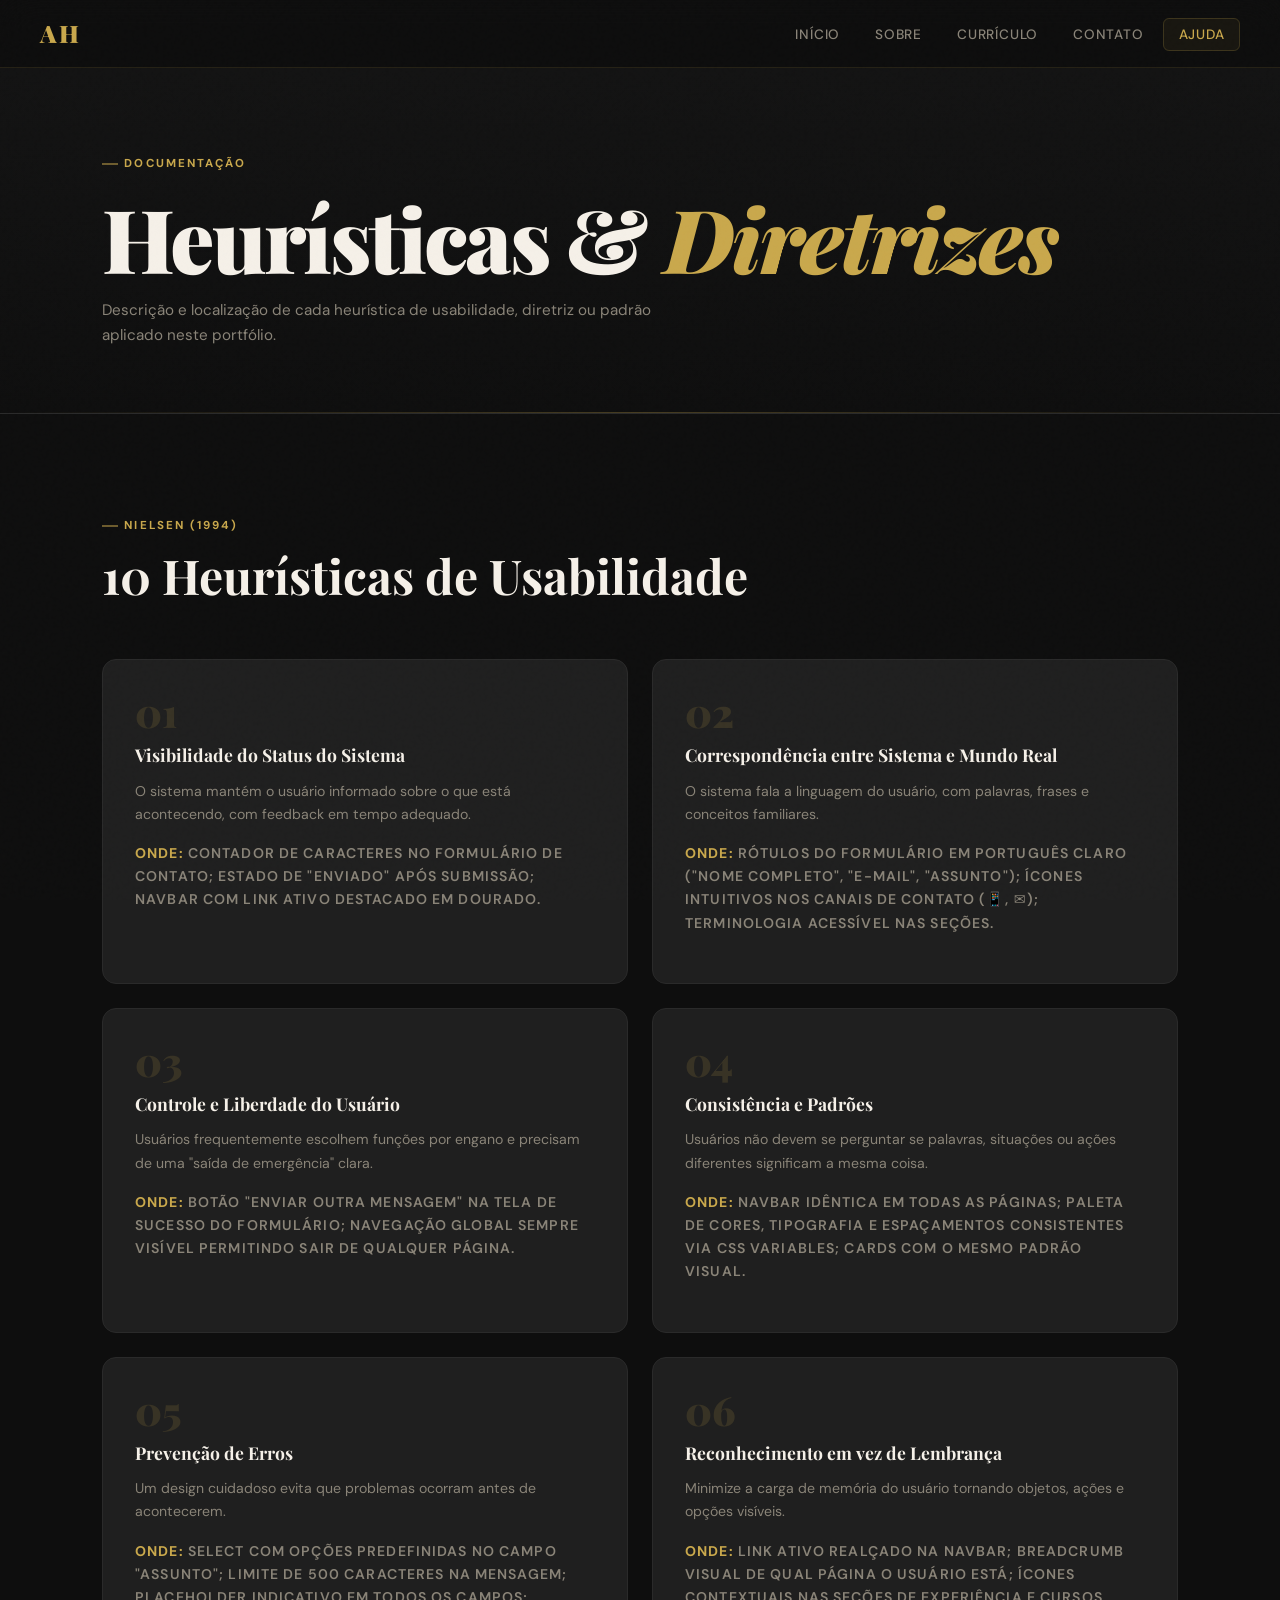
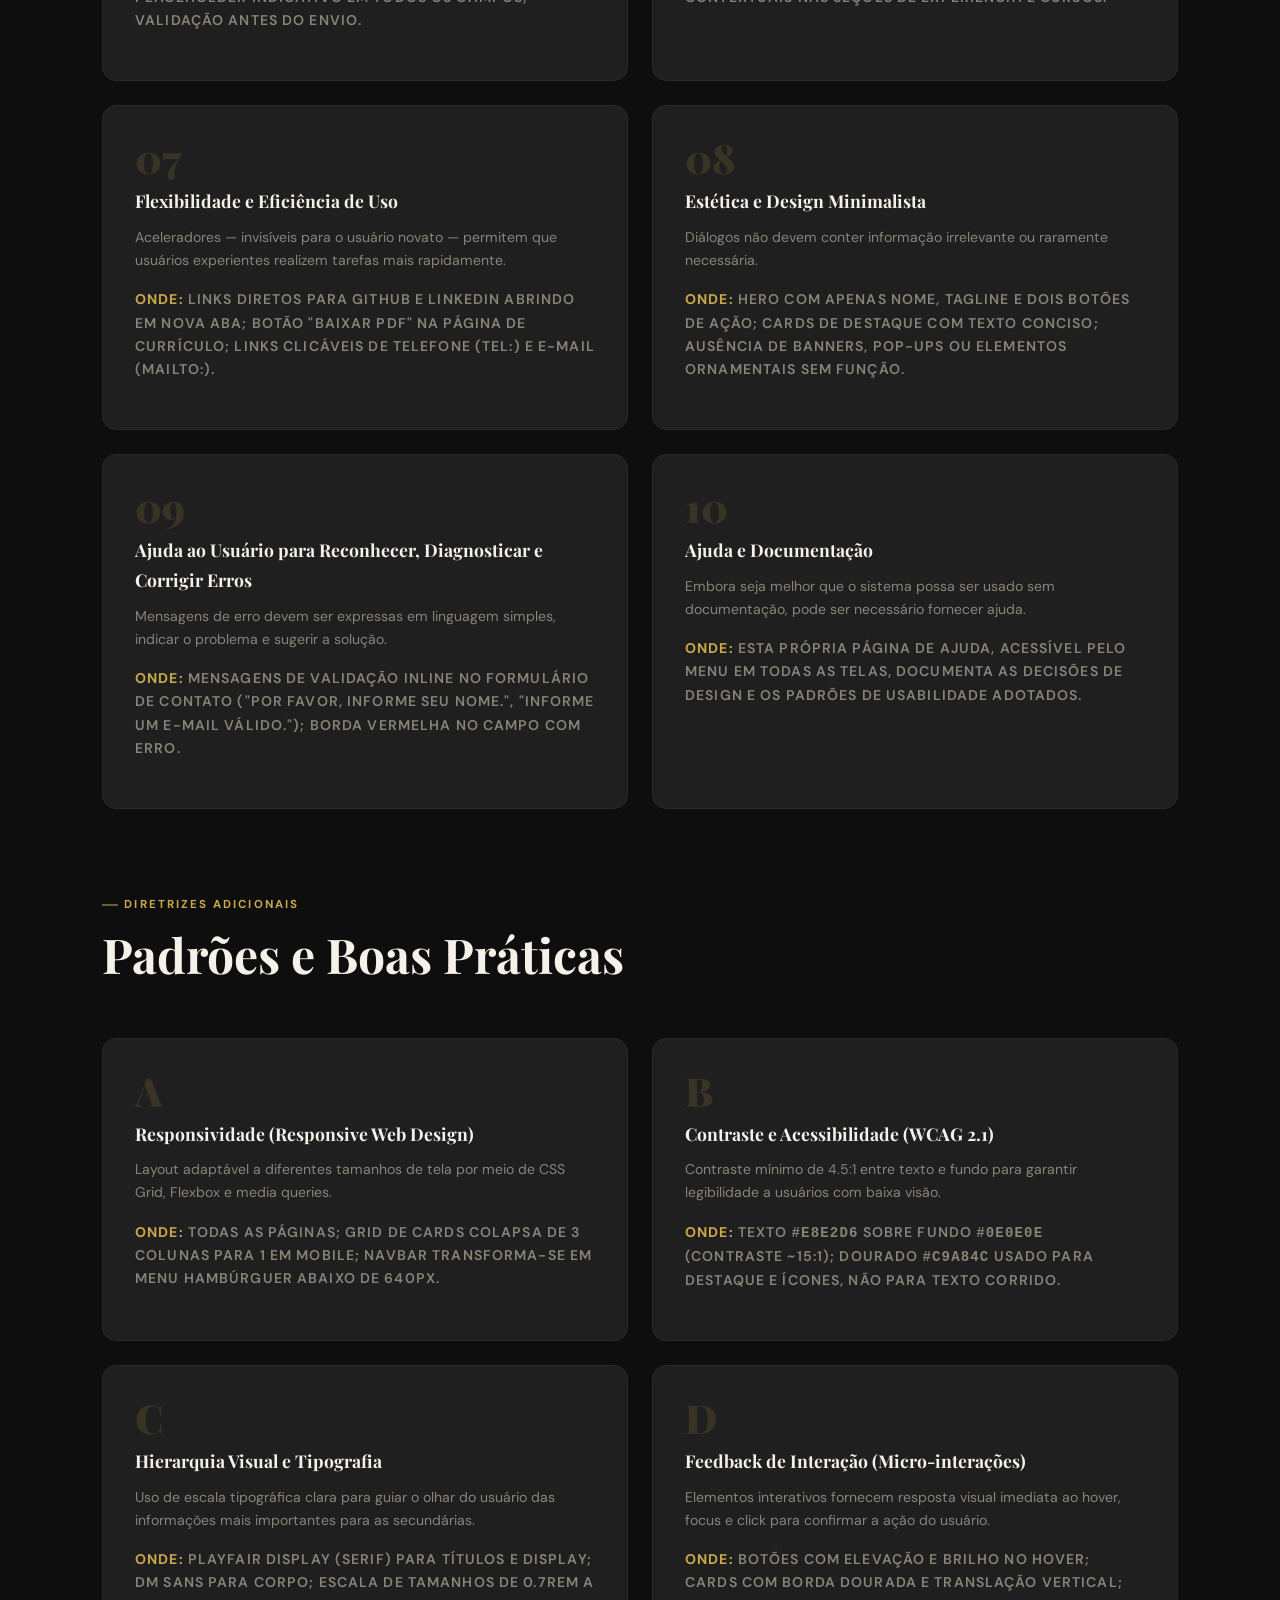
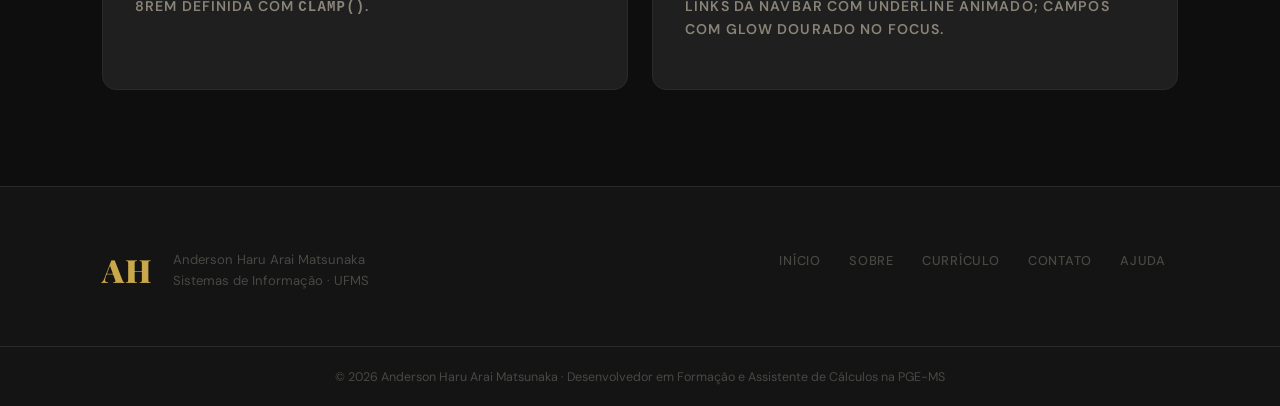
==== ajuda.html @ edd83465 "Primeiro commit Portifólio" ====
<!DOCTYPE html>
<html lang="pt-br">
<head>
  <meta charset="UTF-8">
  <meta name="viewport" content="width=device-width, initial-scale=1.0">
  <title>Ajuda - Anderson Haru</title>
  <link rel="preconnect" href="https://fonts.googleapis.com">
  <link href="https://fonts.googleapis.com/css2?family=Playfair+Display:wght@400;700;900&family=DM+Sans:wght@300;400;500&display=swap" rel="stylesheet">
  <link rel="stylesheet" href="style.css">
</head>
<body>

  <div id="header"></div>

  <section class="page-hero">
    <div class="container">
      <span class="section-tag">Documentação</span>
      <h1 class="page-title">Heurísticas &amp; <em>Diretrizes</em></h1>
      <p style="color:var(--text-dim);font-size:0.95rem;margin-top:1rem;max-width:560px;">
        Descrição e localização de cada heurística de usabilidade, diretriz ou padrão aplicado neste portfólio.
      </p>
    </div>
  </section>

  <section class="section ajuda-section">
    <div class="container">

      <div class="section-header">
        <span class="section-tag">Nielsen (1994)</span>
        <h2>10 Heurísticas de Usabilidade</h2>
      </div>

      <div class="heuristic-grid">

        <div class="heuristic-card">
          <div class="heuristic-number">01</div>
          <h4>Visibilidade do Status do Sistema</h4>
          <p>O sistema mantém o usuário informado sobre o que está acontecendo, com feedback em tempo adequado.</p>
          <p class="heuristic-where">
            <strong>Onde:</strong> Contador de caracteres no formulário de contato; estado de "enviado" após submissão; navbar com link ativo destacado em dourado.
          </p>
        </div>

        <div class="heuristic-card">
          <div class="heuristic-number">02</div>
          <h4>Correspondência entre Sistema e Mundo Real</h4>
          <p>O sistema fala a linguagem do usuário, com palavras, frases e conceitos familiares.</p>
          <p class="heuristic-where">
            <strong>Onde:</strong> Rótulos do formulário em português claro ("Nome completo", "E-mail", "Assunto"); ícones intuitivos nos canais de contato (📱, ✉️); terminologia acessível nas seções.
          </p>
        </div>

        <div class="heuristic-card">
          <div class="heuristic-number">03</div>
          <h4>Controle e Liberdade do Usuário</h4>
          <p>Usuários frequentemente escolhem funções por engano e precisam de uma "saída de emergência" clara.</p>
          <p class="heuristic-where">
            <strong>Onde:</strong> Botão "Enviar outra mensagem" na tela de sucesso do formulário; navegação global sempre visível permitindo sair de qualquer página.
          </p>
        </div>

        <div class="heuristic-card">
          <div class="heuristic-number">04</div>
          <h4>Consistência e Padrões</h4>
          <p>Usuários não devem se perguntar se palavras, situações ou ações diferentes significam a mesma coisa.</p>
          <p class="heuristic-where">
            <strong>Onde:</strong> Navbar idêntica em todas as páginas; paleta de cores, tipografia e espaçamentos consistentes via CSS variables; cards com o mesmo padrão visual.
          </p>
        </div>

        <div class="heuristic-card">
          <div class="heuristic-number">05</div>
          <h4>Prevenção de Erros</h4>
          <p>Um design cuidadoso evita que problemas ocorram antes de acontecerem.</p>
          <p class="heuristic-where">
            <strong>Onde:</strong> Select com opções predefinidas no campo "Assunto"; limite de 500 caracteres na mensagem; placeholder indicativo em todos os campos; validação antes do envio.
          </p>
        </div>

        <div class="heuristic-card">
          <div class="heuristic-number">06</div>
          <h4>Reconhecimento em vez de Lembrança</h4>
          <p>Minimize a carga de memória do usuário tornando objetos, ações e opções visíveis.</p>
          <p class="heuristic-where">
            <strong>Onde:</strong> Link ativo realçado na navbar; breadcrumb visual de qual página o usuário está; ícones contextuais nas seções de experiência e cursos.
          </p>
        </div>

        <div class="heuristic-card">
          <div class="heuristic-number">07</div>
          <h4>Flexibilidade e Eficiência de Uso</h4>
          <p>Aceleradores — invisíveis para o usuário novato — permitem que usuários experientes realizem tarefas mais rapidamente.</p>
          <p class="heuristic-where">
            <strong>Onde:</strong> Links diretos para GitHub e LinkedIn abrindo em nova aba; botão "Baixar PDF" na página de Currículo; links clicáveis de telefone (tel:) e e-mail (mailto:).
          </p>
        </div>

        <div class="heuristic-card">
          <div class="heuristic-number">08</div>
          <h4>Estética e Design Minimalista</h4>
          <p>Diálogos não devem conter informação irrelevante ou raramente necessária.</p>
          <p class="heuristic-where">
            <strong>Onde:</strong> Hero com apenas nome, tagline e dois botões de ação; cards de destaque com texto conciso; ausência de banners, pop-ups ou elementos ornamentais sem função.
          </p>
        </div>

        <div class="heuristic-card">
          <div class="heuristic-number">09</div>
          <h4>Ajuda ao Usuário para Reconhecer, Diagnosticar e Corrigir Erros</h4>
          <p>Mensagens de erro devem ser expressas em linguagem simples, indicar o problema e sugerir a solução.</p>
          <p class="heuristic-where">
            <strong>Onde:</strong> Mensagens de validação inline no formulário de contato ("Por favor, informe seu nome.", "Informe um e-mail válido."); borda vermelha no campo com erro.
          </p>
        </div>

        <div class="heuristic-card">
          <div class="heuristic-number">10</div>
          <h4>Ajuda e Documentação</h4>
          <p>Embora seja melhor que o sistema possa ser usado sem documentação, pode ser necessário fornecer ajuda.</p>
          <p class="heuristic-where">
            <strong>Onde:</strong> Esta própria página de Ajuda, acessível pelo menu em todas as telas, documenta as decisões de design e os padrões de usabilidade adotados.
          </p>
        </div>

      </div>

      <!-- Diretrizes adicionais -->
      <div class="section-header" style="margin-top:5rem;">
        <span class="section-tag">Diretrizes Adicionais</span>
        <h2>Padrões e Boas Práticas</h2>
      </div>

      <div class="heuristic-grid">

        <div class="heuristic-card">
          <div class="heuristic-number">A</div>
          <h4>Responsividade (Responsive Web Design)</h4>
          <p>Layout adaptável a diferentes tamanhos de tela por meio de CSS Grid, Flexbox e media queries.</p>
          <p class="heuristic-where">
            <strong>Onde:</strong> Todas as páginas; grid de cards colapsa de 3 colunas para 1 em mobile; navbar transforma-se em menu hambúrguer abaixo de 640px.
          </p>
        </div>

        <div class="heuristic-card">
          <div class="heuristic-number">B</div>
          <h4>Contraste e Acessibilidade (WCAG 2.1)</h4>
          <p>Contraste mínimo de 4.5:1 entre texto e fundo para garantir legibilidade a usuários com baixa visão.</p>
          <p class="heuristic-where">
            <strong>Onde:</strong> Texto <code>#e8e2d6</code> sobre fundo <code>#0e0e0e</code> (contraste ~15:1); dourado <code>#c9a84c</code> usado para destaque e ícones, não para texto corrido.
          </p>
        </div>

        <div class="heuristic-card">
          <div class="heuristic-number">C</div>
          <h4>Hierarquia Visual e Tipografia</h4>
          <p>Uso de escala tipográfica clara para guiar o olhar do usuário das informações mais importantes para as secundárias.</p>
          <p class="heuristic-where">
            <strong>Onde:</strong> Playfair Display (serif) para títulos e display; DM Sans para corpo; escala de tamanhos de 0.7rem a 8rem definida com <code>clamp()</code>.
          </p>
        </div>

        <div class="heuristic-card">
          <div class="heuristic-number">D</div>
          <h4>Feedback de Interação (Micro-interações)</h4>
          <p>Elementos interativos fornecem resposta visual imediata ao hover, focus e click para confirmar a ação do usuário.</p>
          <p class="heuristic-where">
            <strong>Onde:</strong> Botões com elevação e brilho no hover; cards com borda dourada e translação vertical; links da navbar com underline animado; campos com glow dourado no focus.
          </p>
        </div>

      </div>

    </div>
  </section>

  <div id="footer"></div>

  <script src="main.js"></script>
</body>
</html>
---- style.css ----
/* =============================================
   ANDERSON HARU — PORTFOLIO
   Direção: Editorial Dark · Tipografia expressiva
   Fonte: Playfair Display + DM Sans
   Paleta: Carvão profundo · Ouro · Off-white
   ============================================= */

/* ---------- RESET & BASE ---------- */
*, *::before, *::after { box-sizing: border-box; margin: 0; padding: 0; }

:root {
  --bg:        #0e0e0e;
  --bg2:       #141414;
  --bg3:       #1c1c1c;
  --surface:   #1f1f1f;
  --border:    #2a2a2a;
  --gold:      #c9a84c;
  --gold-lt:   #e4c472;
  --gold-dk:   #9a7530;
  --text:      #e8e2d6;
  --text-dim:  #8a8478;
  --text-mute: #4a4844;
  --white:     #f5f0e8;
  --red:       #e05a4e;
  --green:     #4caf85;

  --font-display: 'Playfair Display', Georgia, serif;
  --font-body:    'DM Sans', system-ui, sans-serif;

  --radius:  6px;
  --radius-lg: 14px;
  --shadow:  0 4px 24px rgba(0,0,0,0.45);
  --shadow-gold: 0 0 0 1px var(--gold-dk), 0 8px 32px rgba(201,168,76,0.12);

  --nav-h: 68px;
  --max-w: 1140px;
  --transition: 0.28s cubic-bezier(0.4,0,0.2,1);
}

html { scroll-behavior: smooth; }

body {
  background: var(--bg);
  color: var(--text);
  font-family: var(--font-body);
  font-size: 16px;
  line-height: 1.7;
  overflow-x: hidden;
}

/* Grain overlay */
body::before {
  content: '';
  position: fixed;
  inset: 0;
  background-image: url("data:image/svg+xml,%3Csvg viewBox='0 0 256 256' xmlns='http://www.w3.org/2000/svg'%3E%3Cfilter id='noise'%3E%3CfeTurbulence type='fractalNoise' baseFrequency='0.9' numOctaves='4' stitchTiles='stitch'/%3E%3C/filter%3E%3Crect width='100%25' height='100%25' filter='url(%23noise)' opacity='0.04'/%3E%3C/svg%3E");
  pointer-events: none;
  z-index: 9999;
  opacity: 0.4;
}

a { color: var(--gold); text-decoration: none; transition: color var(--transition); }
a:hover { color: var(--gold-lt); }

img { display: block; max-width: 100%; }
ul { list-style: none; }

/* ---------- SCROLLBAR ---------- */
::-webkit-scrollbar { width: 6px; }
::-webkit-scrollbar-track { background: var(--bg); }
::-webkit-scrollbar-thumb { background: var(--border); border-radius: 3px; }
::-webkit-scrollbar-thumb:hover { background: var(--gold-dk); }

/* ---------- SELECTION ---------- */
::selection { background: var(--gold-dk); color: var(--white); }

/* ---------- UTILITY ---------- */
.container { max-width: var(--max-w); margin: 0 auto; padding: 0 2rem; }
.section { padding: 96px 0; }
.hidden { display: none !important; }

/* =============================================
   NAVBAR
   ============================================= */
.navbar {
  position: fixed;
  top: 0; left: 0; right: 0;
  height: var(--nav-h);
  display: flex;
  align-items: center;
  justify-content: space-between;
  padding: 0 2.5rem;
  z-index: 1000;
  background: rgba(14,14,14,0.85);
  backdrop-filter: blur(18px) saturate(1.4);
  border-bottom: 1px solid rgba(201,168,76,0.12);
  transition: box-shadow var(--transition);
}

.navbar.scrolled {
  box-shadow: 0 2px 32px rgba(0,0,0,0.6);
}

.nav-logo {
  font-family: var(--font-display);
  font-size: 1.5rem;
  font-weight: 900;
  color: var(--gold);
  letter-spacing: 0.08em;
  cursor: default;
  user-select: none;
}

.nav-links {
  display: flex;
  gap: 0.25rem;
  align-items: center;
}

.nav-links a {
  color: var(--text-dim);
  font-size: 0.85rem;
  font-weight: 500;
  letter-spacing: 0.06em;
  text-transform: uppercase;
  padding: 0.45rem 0.9rem;
  border-radius: var(--radius);
  border: 1px solid transparent;
  transition: all var(--transition);
  position: relative;
}

.nav-links a::after {
  content: '';
  position: absolute;
  bottom: -2px; left: 50%;
  width: 0; height: 1px;
  background: var(--gold);
  transform: translateX(-50%);
  transition: width var(--transition);
}

.nav-links a:hover { color: var(--text); }
.nav-links a:hover::after { width: 60%; }

.nav-links a.active {
  color: var(--gold);
  border-color: rgba(201,168,76,0.2);
  background: rgba(201,168,76,0.06);
}

.hamburger {
  display: none;
  background: none;
  border: 1px solid var(--border);
  color: var(--text);
  font-size: 1.2rem;
  padding: 0.35rem 0.7rem;
  border-radius: var(--radius);
  cursor: pointer;
  transition: all var(--transition);
}
.hamburger:hover { border-color: var(--gold); color: var(--gold); }

/* =============================================
   BUTTONS
   ============================================= */
.btn-primary {
  display: inline-flex;
  align-items: center;
  gap: 0.5rem;
  background: var(--gold);
  color: #0e0e0e;
  font-family: var(--font-body);
  font-size: 0.85rem;
  font-weight: 700;
  letter-spacing: 0.07em;
  text-transform: uppercase;
  padding: 0.85rem 2rem;
  border-radius: var(--radius);
  border: none;
  cursor: pointer;
  transition: all var(--transition);
  text-decoration: none;
  position: relative;
  overflow: hidden;
}
.btn-primary::before {
  content: '';
  position: absolute;
  inset: 0;
  background: linear-gradient(135deg, rgba(255,255,255,0.15) 0%, transparent 60%);
  opacity: 0;
  transition: opacity var(--transition);
}
.btn-primary:hover { background: var(--gold-lt); color: #0e0e0e; transform: translateY(-2px); box-shadow: 0 8px 24px rgba(201,168,76,0.3); }
.btn-primary:hover::before { opacity: 1; }
.btn-primary:active { transform: translateY(0); }

.btn-outline {
  display: inline-flex;
  align-items: center;
  gap: 0.5rem;
  background: transparent;
  color: var(--text-dim);
  font-family: var(--font-body);
  font-size: 0.85rem;
  font-weight: 500;
  letter-spacing: 0.06em;
  text-transform: uppercase;
  padding: 0.85rem 2rem;
  border-radius: var(--radius);
  border: 1px solid var(--border);
  cursor: pointer;
  transition: all var(--transition);
  text-decoration: none;
}
.btn-outline:hover { border-color: var(--gold); color: var(--gold); background: rgba(201,168,76,0.06); }

.btn-sm { padding: 0.55rem 1.2rem; font-size: 0.78rem; }
.btn-full { width: 100%; justify-content: center; }

/* =============================================
   SECTION HEADERS
   ============================================= */
.section-tag {
  display: inline-block;
  font-size: 0.72rem;
  font-weight: 700;
  letter-spacing: 0.18em;
  text-transform: uppercase;
  color: var(--gold);
  margin-bottom: 0.75rem;
  position: relative;
  padding-left: 1.4rem;
}
.section-tag::before {
  content: '';
  position: absolute;
  left: 0; top: 50%;
  width: 16px; height: 1px;
  background: var(--gold);
  transform: translateY(-50%);
}

.section-header { margin-bottom: 3.5rem; }
.section-header h2 {
  font-family: var(--font-display);
  font-size: clamp(2rem, 4vw, 3rem);
  font-weight: 700;
  color: var(--white);
  line-height: 1.15;
}
.section-header h2 em { color: var(--gold); font-style: italic; }

/* =============================================
   HERO
   ============================================= */
.hero {
  min-height: 100vh;
  display: flex;
  align-items: center;
  position: relative;
  overflow: hidden;
  padding-top: var(--nav-h);
  background: radial-gradient(ellipse 80% 60% at 70% 40%, rgba(201,168,76,0.05) 0%, transparent 70%),
              linear-gradient(180deg, var(--bg) 0%, #0a0a0a 100%);
}

.hero-bg-text {
  position: absolute;
  right: -2vw;
  top: 50%;
  transform: translateY(-50%);
  font-family: var(--font-display);
  font-size: clamp(18vw, 22vw, 300px);
  font-weight: 900;
  color: transparent;
  -webkit-text-stroke: 1px rgba(201,168,76,0.20);
  line-height: 1;
  pointer-events: none;
  user-select: none;
  letter-spacing: -0.04em;
}

.hero-content {
  position: relative;
  z-index: 2;
  padding: 0 2.5rem;
  max-width: 720px;
  animation: fadeUp 0.9s cubic-bezier(0.4,0,0.2,1) both;
}

.hero-tag {
  display: inline-block;
  font-size: 0.75rem;
  font-weight: 500;
  letter-spacing: 0.18em;
  text-transform: uppercase;
  color: var(--gold);
  border: 1px solid rgba(201,168,76,0.3);
  padding: 0.4rem 1rem;
  border-radius: 100px;
  margin-bottom: 1.75rem;
  animation: fadeUp 0.9s 0.1s cubic-bezier(0.4,0,0.2,1) both;
}

.hero-title {
  font-family: var(--font-display);
  font-size: clamp(4rem, 9vw, 8rem);
  font-weight: 900;
  line-height: 0.9;
  color: var(--white);
  letter-spacing: -0.03em;
  margin-bottom: 1.5rem;
  animation: fadeUp 0.9s 0.2s cubic-bezier(0.4,0,0.2,1) both;
}
.hero-title em {
  color: var(--gold);
  font-style: italic;
  display: block;
}

.hero-subtitle {
  font-size: 1.15rem;
  color: var(--text-dim);
  max-width: 480px;
  margin-bottom: 2.5rem;
  font-weight: 300;
  line-height: 1.65;
  animation: fadeUp 0.9s 0.3s cubic-bezier(0.4,0,0.2,1) both;
}

.hero-cta {
  display: flex;
  gap: 1rem;
  flex-wrap: wrap;
  animation: fadeUp 0.9s 0.4s cubic-bezier(0.4,0,0.2,1) both;
}

.hero-scroll {
  position: absolute;
  bottom: 2.5rem;
  left: 2.5rem;
  display: flex;
  align-items: center;
  gap: 1rem;
  font-size: 0.7rem;
  letter-spacing: 0.16em;
  text-transform: uppercase;
  color: var(--text-mute);
  animation: fadeUp 0.9s 0.6s cubic-bezier(0.4,0,0.2,1) both;
}
.scroll-line {
  width: 40px; height: 1px;
  background: var(--text-mute);
  animation: scrollPulse 2s ease-in-out infinite;
}

/* =============================================
   PAGE HERO (inner pages)
   ============================================= */
.page-hero {
  padding: calc(var(--nav-h) + 5rem) 0 4rem;
  position: relative;
  overflow: hidden;
  background: linear-gradient(180deg, var(--bg2) 0%, var(--bg) 100%);
  border-bottom: 1px solid var(--border);
}
.page-hero::before {
  content: '';
  position: absolute;
  bottom: 0; left: 0; right: 0;
  height: 1px;
  background: linear-gradient(90deg, transparent, var(--gold), transparent);
  opacity: 0.3;
}
.page-title {
  font-family: var(--font-display);
  font-size: clamp(3rem, 7vw, 5.5rem);
  font-weight: 900;
  color: var(--white);
  letter-spacing: -0.03em;
  line-height: 1;
  margin-top: 0.5rem;
  margin-bottom: 0.8rem;
}
.page-title em { color: var(--gold); font-style: italic; }

/* =============================================
   HIGHLIGHTS / CARDS GRID
   ============================================= */
.highlights { background: var(--bg); }

.cards-grid {
  display: grid;
  grid-template-columns: repeat(3, 1fr);
  grid-template-rows: auto auto;
  gap: 1.25rem;
}
.card-lg { grid-column: span 3; display: grid; grid-template-columns: 1fr 2fr 1fr; align-items: center; gap: 2rem; }

.card {
  background: var(--surface);
  border: 1px solid var(--border);
  border-radius: var(--radius-lg);
  padding: 2rem;
  transition: all var(--transition);
  position: relative;
  overflow: hidden;
}
.card::before {
  content: '';
  position: absolute;
  inset: 0;
  background: linear-gradient(135deg, rgba(201,168,76,0.04) 0%, transparent 60%);
  opacity: 0;
  transition: opacity var(--transition);
}
.card:hover { border-color: rgba(201,168,76,0.35); transform: translateY(-4px); box-shadow: var(--shadow-gold); }
.card:hover::before { opacity: 1; }

.card-icon { font-size: 2rem; margin-bottom: 1rem; }
.card-lg .card-icon { font-size: 2.8rem; margin-bottom: 0; }
.card h3 { font-family: var(--font-display); font-size: 1.3rem; font-weight: 700; color: var(--white); margin-bottom: 0.6rem; }
.card p { font-size: 0.9rem; color: var(--text-dim); line-height: 1.6; }
.card-tag {
  display: inline-block;
  margin-top: 1rem;
  font-size: 0.7rem;
  font-weight: 700;
  letter-spacing: 0.12em;
  text-transform: uppercase;
  color: var(--gold-dk);
  background: rgba(201,168,76,0.08);
  border: 1px solid rgba(201,168,76,0.15);
  padding: 0.3rem 0.8rem;
  border-radius: 100px;
}

/* =============================================
   PROTOTYPES
   ============================================= */
.prototypes { background: var(--bg2); border-top: 1px solid var(--border); border-bottom: 1px solid var(--border); }

.proto-grid {
  display: grid;
  grid-template-columns: repeat(3, 1fr);
  gap: 1.5rem;
}

.proto-card {
  border-radius: var(--radius-lg);
  border: 1px solid var(--border);
  overflow: hidden;
  background: var(--surface);
  transition: all var(--transition);
}
.proto-card:hover { border-color: rgba(201,168,76,0.3); transform: translateY(-4px); box-shadow: var(--shadow-gold); }

.proto-preview {
  height: 180px;
  position: relative;
  display: flex;
  align-items: center;
  justify-content: center;
  overflow: hidden;
}
.proto-p1 { background: linear-gradient(135deg, #1a1612 0%, #2a2218 100%); }
.proto-p2 { background: linear-gradient(135deg, #121a1a 0%, #182424 100%); }
.proto-p3 { background: linear-gradient(135deg, #1a1218 0%, #241824 100%); }

/*
Quando trocar os mockups genéricos do index.htlm, coloque o código comentado no lugar dos proto-px acima.

.proto-p1 {
  background-image:
    linear-gradient(rgba(0,0,0,.45), rgba(0,0,0,.45)),
    url("img/biblioteca.png");
  background-size: cover;
  background-position: center;
}

.proto-p2 {
  background-image:
    linear-gradient(rgba(0,0,0,.45), rgba(0,0,0,.45)),
    url("img/ucalc.png");
  background-size: cover;
  background-position: center;
}

.proto-p3 {
  background-image:
    linear-gradient(rgba(0,0,0,.45), rgba(0,0,0,.45)),
    url("img/pprec.png");
  background-size: cover;
  background-position: center;
}

EFEITO PROFISSIONAL:

.proto-preview {
  transition: transform .4s ease;
}

.proto-card:hover .proto-preview {
  transform: scale(1.05);
}
*/

.proto-label {
  position: absolute;
  top: 1rem; left: 1rem;
  font-size: 0.68rem;
  font-weight: 700;
  letter-spacing: 0.15em;
  text-transform: uppercase;
  color: var(--gold);
  background: rgba(201,168,76,0.12);
  border: 1px solid rgba(201,168,76,0.2);
  padding: 0.25rem 0.7rem;
  border-radius: 100px;
}

/* Mockup elements */
.proto-mockup { width: 75%; }
.mock-bar { height: 28px; background: rgba(201,168,76,0.12); border-radius: 4px; margin-bottom: 10px; }
.mock-lines { display: flex; flex-direction: column; gap: 7px; }
.ml { height: 7px; background: rgba(255,255,255,0.07); border-radius: 2px; }
.ml-80 { width: 80%; }
.ml-60 { width: 60%; }
.ml-70 { width: 70%; }

.mock-grid { display: grid; grid-template-columns: 1fr 1fr; gap: 8px; }
.mg { height: 38px; background: rgba(255,255,255,0.07); border-radius: 4px; }
.mg:first-child { background: rgba(201,168,76,0.14); }

.mock-form { display: flex; flex-direction: column; gap: 10px; }
.mf-input { height: 28px; background: rgba(255,255,255,0.07); border-radius: 4px; border: 1px solid rgba(255,255,255,0.06); }
.mf-btn { height: 32px; background: var(--gold-dk); border-radius: 4px; opacity: 0.7; }

.proto-info { padding: 1.4rem 1.5rem 1.5rem; }
.proto-info h4 { font-family: var(--font-display); font-size: 1.05rem; font-weight: 700; color: var(--white); margin-bottom: 0.4rem; }
.proto-info p { font-size: 0.85rem; color: var(--text-dim); line-height: 1.55; margin-bottom: 0.8rem; }
.proto-tech {
  font-size: 0.68rem;
  font-weight: 700;
  letter-spacing: 0.12em;
  text-transform: uppercase;
  color: var(--gold-dk);
  background: rgba(201,168,76,0.07);
  border: 1px solid rgba(201,168,76,0.15);
  padding: 0.28rem 0.7rem;
  border-radius: 100px;
}

/* =============================================
   SOBRE PAGE
   ============================================= */
.about-main { background: var(--bg); }

.about-grid {
  display: grid;
  grid-template-columns: 320px 1fr;
  gap: 5rem;
  align-items: start;
}

.photo-frame {
  position: relative;
  width: 240px;
  margin-bottom: 2rem;
}
.photo-placeholder {
  width: 240px; height: 280px;
  background: linear-gradient(135deg, var(--bg3), var(--surface));
  border: 1px solid var(--border);
  border-radius: var(--radius-lg);
  display: flex;
  align-items: center;
  justify-content: center;
  font-family: var(--font-display);
  font-size: 4rem;
  font-weight: 900;
  color: var(--gold);
  letter-spacing: 0.05em;
  position: relative;
  z-index: 1;
}
.photo-deco {
  position: absolute;
  bottom: -12px; right: -12px;
  width: 100%; height: 100%;
  border: 1px solid rgba(201,168,76,0.2);
  border-radius: var(--radius-lg);
  z-index: 0;
}

.about-quick-info { display: flex; flex-direction: column; gap: 0.1rem; }
.qi-item {
  display: flex;
  justify-content: space-between;
  align-items: center;
  padding: 0.75rem 0;
  border-bottom: 1px solid var(--border);
  font-size: 0.85rem;
}
.qi-label { color: var(--text-mute); font-size: 0.75rem; text-transform: uppercase; letter-spacing: 0.1em; }
.qi-value { color: var(--text); font-weight: 500; }
.qi-green { color: var(--green) !important; }

.about-text-col h2 {
  font-family: var(--font-display);
  font-size: 2.2rem;
  font-weight: 700;
  color: var(--white);
  margin-bottom: 1.25rem;
}
.about-lead {
  font-size: 1.1rem;
  color: var(--text);
  font-weight: 300;
  line-height: 1.75;
  margin-bottom: 1.2rem;
  padding-left: 1.25rem;
  border-left: 2px solid var(--gold);
}
.about-text-col p { color: var(--text-dim); margin-bottom: 1rem; font-size: 0.95rem; }
.about-text-col h3 {
  font-family: var(--font-display);
  font-size: 1.4rem;
  color: var(--white);
  margin: 2rem 0 1rem;
}

.interests-grid { display: flex; flex-wrap: wrap; gap: 0.6rem; }
.interest-chip {
  background: var(--surface);
  border: 1px solid var(--border);
  color: var(--text-dim);
  font-size: 0.82rem;
  padding: 0.45rem 1rem;
  border-radius: 100px;
  transition: all var(--transition);
  cursor: default;
}
.interest-chip:hover { border-color: var(--gold); color: var(--gold); background: rgba(201,168,76,0.07); }

/* ---------- Skills ---------- */
.skills-section { background: var(--bg2); border-top: 1px solid var(--border); }

.skills-cols { display: grid; grid-template-columns: 1fr 1fr; gap: 4rem; }
.skills-col h3 {
  font-family: var(--font-display);
  font-size: 1.4rem;
  color: var(--white);
  margin-bottom: 1.75rem;
}

.skill-bar-list { display: flex; flex-direction: column; gap: 1.25rem; }
.skill-item { }
.skill-name { display: flex; justify-content: space-between; font-size: 0.88rem; color: var(--text-dim); margin-bottom: 0.4rem; }
.skill-name span:last-child { color: var(--gold); font-weight: 600; }
.skill-track { height: 4px; background: var(--border); border-radius: 2px; overflow: hidden; }
.skill-fill {
  height: 100%;
  background: linear-gradient(90deg, var(--gold-dk), var(--gold));
  border-radius: 2px;
  transform-origin: left;
  animation: fillBar 1.2s cubic-bezier(0.4,0,0.2,1) both;
  animation-delay: 0.3s;
}

.soft-skills { display: flex; flex-direction: column; gap: 1.5rem; }
.soft-item { display: flex; gap: 1rem; align-items: flex-start; }
.soft-icon { font-size: 1.4rem; flex-shrink: 0; padding-top: 0.1rem; }
.soft-item strong { display: block; color: var(--text); font-size: 0.95rem; margin-bottom: 0.2rem; }
.soft-item p { font-size: 0.85rem; color: var(--text-dim); margin: 0; }

/* =============================================
   CURRÍCULO PAGE
   ============================================= */
.cv-section { background: var(--bg); }

.cv-layout {
  display: grid;
  grid-template-columns: 270px 1fr;
  gap: 3.5rem;
  align-items: start;
}

/* --- Aside --- */
.cv-aside {
  position: sticky;
  top: calc(var(--nav-h) + 2rem);
  background: var(--surface);
  border: 1px solid var(--border);
  border-radius: var(--radius-lg);
  overflow: hidden;
}

.cv-profile {
  padding: 2rem;
  background: linear-gradient(135deg, var(--bg3), var(--surface));
  border-bottom: 1px solid var(--border);
  text-align: center;
}
.cv-avatar {
  width: 72px; height: 72px;
  background: linear-gradient(135deg, var(--gold-dk), var(--gold));
  border-radius: 50%;
  display: flex; align-items: center; justify-content: center;
  font-family: var(--font-display);
  font-size: 1.5rem;
  font-weight: 900;
  color: #0e0e0e;
  margin: 0 auto 1rem;
}
.cv-profile h2 { font-family: var(--font-display); font-size: 1.15rem; color: var(--white); margin-bottom: 0.2rem; }
.cv-profile p { font-size: 0.8rem; color: var(--text-mute); }

.cv-block { padding: 1.4rem 1.5rem; border-bottom: 1px solid var(--border); }
.cv-block:last-child { border-bottom: none; }
.cv-block-title {
  font-size: 0.68rem;
  font-weight: 700;
  letter-spacing: 0.18em;
  text-transform: uppercase;
  color: var(--gold);
  margin-bottom: 1rem;
}

.cv-contact-list { display: flex; flex-direction: column; gap: 0.75rem; }
.cv-contact-list li { display: flex; align-items: flex-start; gap: 0.6rem; font-size: 0.82rem; color: var(--text-dim); }
.cv-contact-icon { font-size: 1rem; flex-shrink: 0; margin-top: 0.1rem; }
.cv-contact-icon img {
  width: 20px;
  height: 20px;
  object-fit: contain;

  filter: brightness(0) invert(1);
}
.cv-contact-list a { color: var(--text-dim); word-break: break-all; }
.cv-contact-list a:hover { color: var(--gold); }

.cv-tags { display: flex; flex-wrap: wrap; gap: 0.4rem; }
.cv-tag {
  font-size: 0.72rem;
  color: var(--text-dim);
  background: var(--bg3);
  border: 1px solid var(--border);
  padding: 0.25rem 0.65rem;
  border-radius: 100px;
  transition: all var(--transition);
}
.cv-tag:hover { border-color: var(--gold); color: var(--gold); }

.cv-lang { display: flex; flex-direction: column; gap: 0.85rem; }
.lang-item { display: flex; justify-content: space-between; align-items: center; font-size: 0.85rem; color: var(--text-dim); }
.lang-dots { display: flex; gap: 4px; }
.dot {
  width: 8px; height: 8px;
  border-radius: 50%;
  background: var(--border);
}
.dot.filled { background: var(--gold); }

/* --- Main CV --- */
.cv-main { display: flex; flex-direction: column; gap: 3.5rem; }

.cv-section-block { }
.cv-section-title {
  font-family: var(--font-display);
  font-size: 1.5rem;
  color: var(--white);
  margin-bottom: 1.75rem;
  padding-bottom: 0.75rem;
  border-bottom: 1px solid var(--border);
  display: flex;
  align-items: center;
  gap: 0.6rem;
}
.cv-section-icon { font-size: 1.1rem; }


.cv-perfil-text {
  font-size: 0.95rem;
  color: var(--text-dim);
  line-height: 1.75;
  padding-left: 1.25rem;
  border-left: 2px solid var(--gold);
}

/* Timeline */
.timeline { display: flex; flex-direction: column; gap: 0; }
.tl-item {
  display: grid;
  grid-template-columns: 1rem 1fr;
  gap: 0 1.5rem;
  position: relative;
}
.tl-item:not(:last-child)::before {
  content: '';
  position: absolute;
  left: calc(0.5rem - 0.5px);
  top: 1.2rem;
  bottom: 0;
  width: 1px;
  background: var(--border);
}

.tl-dot {
  width: 1rem; height: 1rem;
  border-radius: 50%;
  background: var(--bg3);
  border: 2px solid var(--gold-dk);
  flex-shrink: 0;
  margin-top: 0.18rem;
  position: relative;
  z-index: 1;
}
.tl-dot-accent { background: var(--gold); border-color: var(--gold); }

.tl-content { padding-bottom: 2.25rem; }
.tl-header {
  display: flex;
  justify-content: space-between;
  align-items: flex-start;
  flex-wrap: wrap;
  gap: 0.25rem;
  margin-bottom: 0.3rem;
}
.tl-header h4 { font-family: var(--font-display); font-size: 1.1rem; color: var(--white); font-weight: 700; }
.tl-date {
  font-size: 0.75rem;
  font-weight: 600;
  letter-spacing: 0.08em;
  color: var(--gold);
  background: rgba(201,168,76,0.08);
  border: 1px solid rgba(201,168,76,0.15);
  padding: 0.2rem 0.65rem;
  border-radius: 100px;
  white-space: nowrap;
}
.tl-company { font-size: 0.83rem; color: var(--text-mute); margin-bottom: 0.85rem; display: block; }
.tl-tasks { padding-left: 0; }
.tl-tasks li {
  font-size: 0.88rem;
  color: var(--text-dim);
  padding: 0.3rem 0;
  padding-left: 1.2rem;
  position: relative;
  line-height: 1.55;
}
.tl-tasks li::before {
  content: '—';
  position: absolute;
  left: 0;
  color: var(--gold-dk);
}

/* Courses */
.courses-grid { display: grid; grid-template-columns: 1fr 1fr; gap: 1rem; }
.course-card {
  display: flex;
  align-items: flex-start;
  gap: 1rem;
  background: var(--surface);
  border: 1px solid var(--border);
  border-radius: var(--radius-lg);
  padding: 1.25rem 1.4rem;
  transition: all var(--transition);
}
.course-card:hover { border-color: rgba(201,168,76,0.3); transform: translateY(-2px); }
.course-icon { font-size: 1.6rem; flex-shrink: 0; }
.course-card strong { display: block; color: var(--white); font-size: 0.9rem; margin-bottom: 0.15rem; }
.course-card p { font-size: 0.8rem; color: var(--text-mute); margin: 0; }
.course-date {
  display: inline-block;
  margin-top: 0.4rem;
  font-size: 0.68rem;
  font-weight: 700;
  letter-spacing: 0.1em;
  text-transform: uppercase;
  color: var(--gold-dk);
}

/* =============================================
   CONTATO PAGE
   ============================================= */
.contact-section { background: var(--bg); }

.contact-layout {
  display: grid;
  grid-template-columns: 1fr 1.2fr;
  gap: 5rem;
  align-items: start;
}

.contact-info h2 {
  font-family: var(--font-display);
  font-size: 2rem;
  color: var(--white);
  margin-bottom: 1rem;
}
.contact-info > p {
  font-size: 0.95rem;
  color: var(--text-dim);
  line-height: 1.75;
  margin-bottom: 2.5rem;
}

.contact-channels { display: flex; flex-direction: column; gap: 0.75rem; }
.channel-item {
  display: flex;
  align-items: center;
  gap: 1rem;
  padding: 1rem 1.25rem;
  background: var(--surface);
  border: 1px solid var(--border);
  border-radius: var(--radius-lg);
  color: var(--text-dim);
  transition: all var(--transition);
}
.channel-item:hover { border-color: rgba(201,168,76,0.3); color: var(--text); background: rgba(201,168,76,0.04); transform: translateX(4px); }
.channel-icon { font-size: 1.4rem; flex-shrink: 0; }
.channel-item strong { display: block; font-size: 0.82rem; text-transform: uppercase; letter-spacing: 0.08em; color: var(--text-mute); margin-bottom: 0.1rem; }
.channel-item span { font-size: 0.88rem; }

/* --- Form --- */
.contact-form-wrap {
  background: var(--surface);
  border: 1px solid var(--border);
  border-radius: var(--radius-lg);
  padding: 2.5rem;
}

.form-group { margin-bottom: 1.5rem; }
.form-group label {
  display: block;
  font-size: 0.78rem;
  font-weight: 700;
  letter-spacing: 0.1em;
  text-transform: uppercase;
  color: var(--text-dim);
  margin-bottom: 0.6rem;
}
.required { color: var(--gold); }

.form-group input,
.form-group select,
.form-group textarea {
  width: 100%;
  background: var(--bg3);
  border: 1px solid var(--border);
  border-radius: var(--radius);
  color: var(--text);
  font-family: var(--font-body);
  font-size: 0.9rem;
  padding: 0.85rem 1rem;
  transition: all var(--transition);
  outline: none;
  appearance: none;
}
.form-group input::placeholder,
.form-group textarea::placeholder { color: var(--text-mute); }
.form-group input:focus,
.form-group select:focus,
.form-group textarea:focus {
  border-color: var(--gold);
  background: rgba(201,168,76,0.04);
  box-shadow: 0 0 0 3px rgba(201,168,76,0.1);
}
.form-group select option { background: var(--bg3); }
.form-group textarea { resize: vertical; min-height: 130px; }
.input-error { border-color: var(--red) !important; }
.field-error { display: block; font-size: 0.78rem; color: var(--red); margin-top: 0.4rem; min-height: 1.1em; }
.char-count { display: block; text-align: right; font-size: 0.75rem; color: var(--text-mute); margin-top: 0.35rem; }

.form-success {
  text-align: center;
  padding: 2rem 1rem;
}
.success-icon { font-size: 3rem; display: block; margin-bottom: 1rem; }
.form-success h3 { font-family: var(--font-display); font-size: 1.6rem; color: var(--white); margin-bottom: 0.6rem; }
.form-success p { color: var(--text-dim); margin-bottom: 1.5rem; }

/* =============================================
   AJUDA PAGE  (to be created)
   ============================================= */
.ajuda-section { background: var(--bg); }

.heuristic-grid { display: grid; grid-template-columns: repeat(2, 1fr); gap: 1.5rem; }

.heuristic-card {
  background: var(--surface);
  border: 1px solid var(--border);
  border-radius: var(--radius-lg);
  padding: 2rem;
  transition: all var(--transition);
  position: relative;
  overflow: hidden;
}
.heuristic-card::after {
  content: '';
  position: absolute;
  top: 0; left: 0;
  width: 3px; height: 100%;
  background: var(--gold);
  transform: scaleY(0);
  transform-origin: top;
  transition: transform var(--transition);
  border-radius: 0 0 0 var(--radius);
}
.heuristic-card:hover { border-color: rgba(201,168,76,0.25); transform: translateY(-2px); }
.heuristic-card:hover::after { transform: scaleY(1); }

.heuristic-number {
  font-family: var(--font-display);
  font-size: 2.5rem;
  font-weight: 900;
  color: rgba(201,168,76,0.15);
  line-height: 1;
  margin-bottom: 0.5rem;
}
.heuristic-card h4 {
  font-family: var(--font-display);
  font-size: 1.1rem;
  color: var(--white);
  margin-bottom: 0.6rem;
}
.heuristic-card p { font-size: 0.88rem; color: var(--text-dim); line-height: 1.65; margin-bottom: 1rem; }
.heuristic-where {
  font-size: 0.75rem;
  font-weight: 600;
  letter-spacing: 0.08em;
  text-transform: uppercase;
  color: var(--gold-dk);
}
.heuristic-where strong { color: var(--gold); }

/* =============================================
   FOOTER
   ============================================= */
.footer {
  background: var(--bg2);
  border-top: 1px solid var(--border);
  padding-top: 3.5rem;
}

.footer-inner {
  display: flex;
  justify-content: space-between;
  align-items: flex-start;
  gap: 3rem;
  padding-bottom: 3rem;
}

.footer-left { display: flex; align-items: center; gap: 1.25rem; }
.footer-logo {
  font-family: var(--font-display);
  font-size: 2rem;
  font-weight: 900;
  color: var(--gold);
  letter-spacing: 0.05em;
  cursor: default;
}
.footer-left p { font-size: 0.82rem; color: var(--text-mute); line-height: 1.6; }

.footer-links {
  display: flex;
  gap: 0.25rem;
  flex-wrap: wrap;
  align-items: center;
}
.footer-links a {
  font-size: 0.8rem;
  font-weight: 500;
  letter-spacing: 0.06em;
  text-transform: uppercase;
  color: var(--text-mute);
  padding: 0.4rem 0.75rem;
  border-radius: var(--radius);
  transition: all var(--transition);
}
.footer-links a:hover { color: var(--gold); background: rgba(201,168,76,0.07); }

.footer-bottom {
  border-top: 1px solid var(--border);
  padding: 1.25rem 2rem;
  text-align: center;
}
.footer-bottom p { font-size: 0.78rem; color: var(--text-mute); }

/* =============================================
   ANIMATIONS
   ============================================= */
@keyframes fadeUp {
  from { opacity: 0; transform: translateY(28px); }
  to   { opacity: 1; transform: translateY(0); }
}

@keyframes scrollPulse {
  0%, 100% { width: 40px; opacity: 0.4; }
  50%       { width: 60px; opacity: 1; }
}

@keyframes fillBar {
  from { transform: scaleX(0); }
  to   { transform: scaleX(1); }
}

/* Fade-in on scroll */
.fade-in {
  opacity: 0;
  transform: translateY(24px);
  transition: opacity 0.7s ease, transform 0.7s ease;
}
.fade-in.visible {
  opacity: 1;
  transform: translateY(0);
}

/* =============================================
   RESPONSIVE
   ============================================= */
@media (max-width: 960px) {
  .cards-grid { grid-template-columns: 1fr 1fr; }
  .card-lg { grid-column: span 2; grid-template-columns: auto 1fr; }
  .card-lg .card-tag { display: none; }

  .proto-grid { grid-template-columns: 1fr 1fr; }

  .about-grid { grid-template-columns: 1fr; gap: 2.5rem; }
  .about-photo-col { display: flex; gap: 2rem; align-items: flex-start; }
  .photo-frame { margin-bottom: 0; flex-shrink: 0; }

  .skills-cols { grid-template-columns: 1fr; gap: 2.5rem; }

  .cv-layout { grid-template-columns: 1fr; }
  .cv-aside { position: static; }

  .courses-grid { grid-template-columns: 1fr; }

  .contact-layout { grid-template-columns: 1fr; gap: 2.5rem; }
  .heuristic-grid { grid-template-columns: 1fr; }
}

@media (max-width: 640px) {
  :root { --nav-h: 60px; }
  .section { padding: 64px 0; }
  .container { padding: 0 1.25rem; }

  .navbar { padding: 0 1.25rem; }
  .nav-links { display: none; flex-direction: column; gap: 0; position: fixed; top: var(--nav-h); left: 0; right: 0; background: rgba(14,14,14,0.97); backdrop-filter: blur(24px); padding: 1rem 1.25rem 2rem; border-bottom: 1px solid var(--border); }
  .nav-links.open { display: flex; }
  .nav-links a { padding: 0.75rem 0.5rem; border-radius: 0; border-bottom: 1px solid var(--border); font-size: 0.9rem; }
  .nav-links a::after { display: none; }
  .hamburger { display: block; }

  .hero-content { padding: 0 1.25rem; }
  .hero-bg-text { font-size: 40vw; }
  .hero-cta { flex-direction: column; }
  .btn-primary, .btn-outline { text-align: center; justify-content: center; }

  .cards-grid { grid-template-columns: 1fr; }
  .card-lg { grid-column: span 1; grid-template-columns: auto 1fr; gap: 1rem; }

  .proto-grid { grid-template-columns: 1fr; }

  .about-photo-col { flex-direction: column; }
  .photo-placeholder { width: 120px; height: 140px; font-size: 2.5rem; }
  .photo-frame { width: 120px; }
  .photo-deco { display: none; }

  .footer-inner { flex-direction: column; gap: 1.5rem; }
  .footer-left { flex-direction: column; gap: 0.5rem; text-align: center; }
  .footer-links { justify-content: center; }

  .cv-layout { grid-template-columns: 1fr; }
  .tl-header { flex-direction: column; }

  .page-hero { padding: calc(var(--nav-h) + 3rem) 0 2.5rem; }
  .contact-form-wrap { padding: 1.5rem; }
}

@media print {
  .navbar, .footer, .page-hero, .btn-primary, .btn-outline { display: none !important; }
  body { background: white; color: black; }
  .cv-aside { border: 1px solid #ccc; }
}
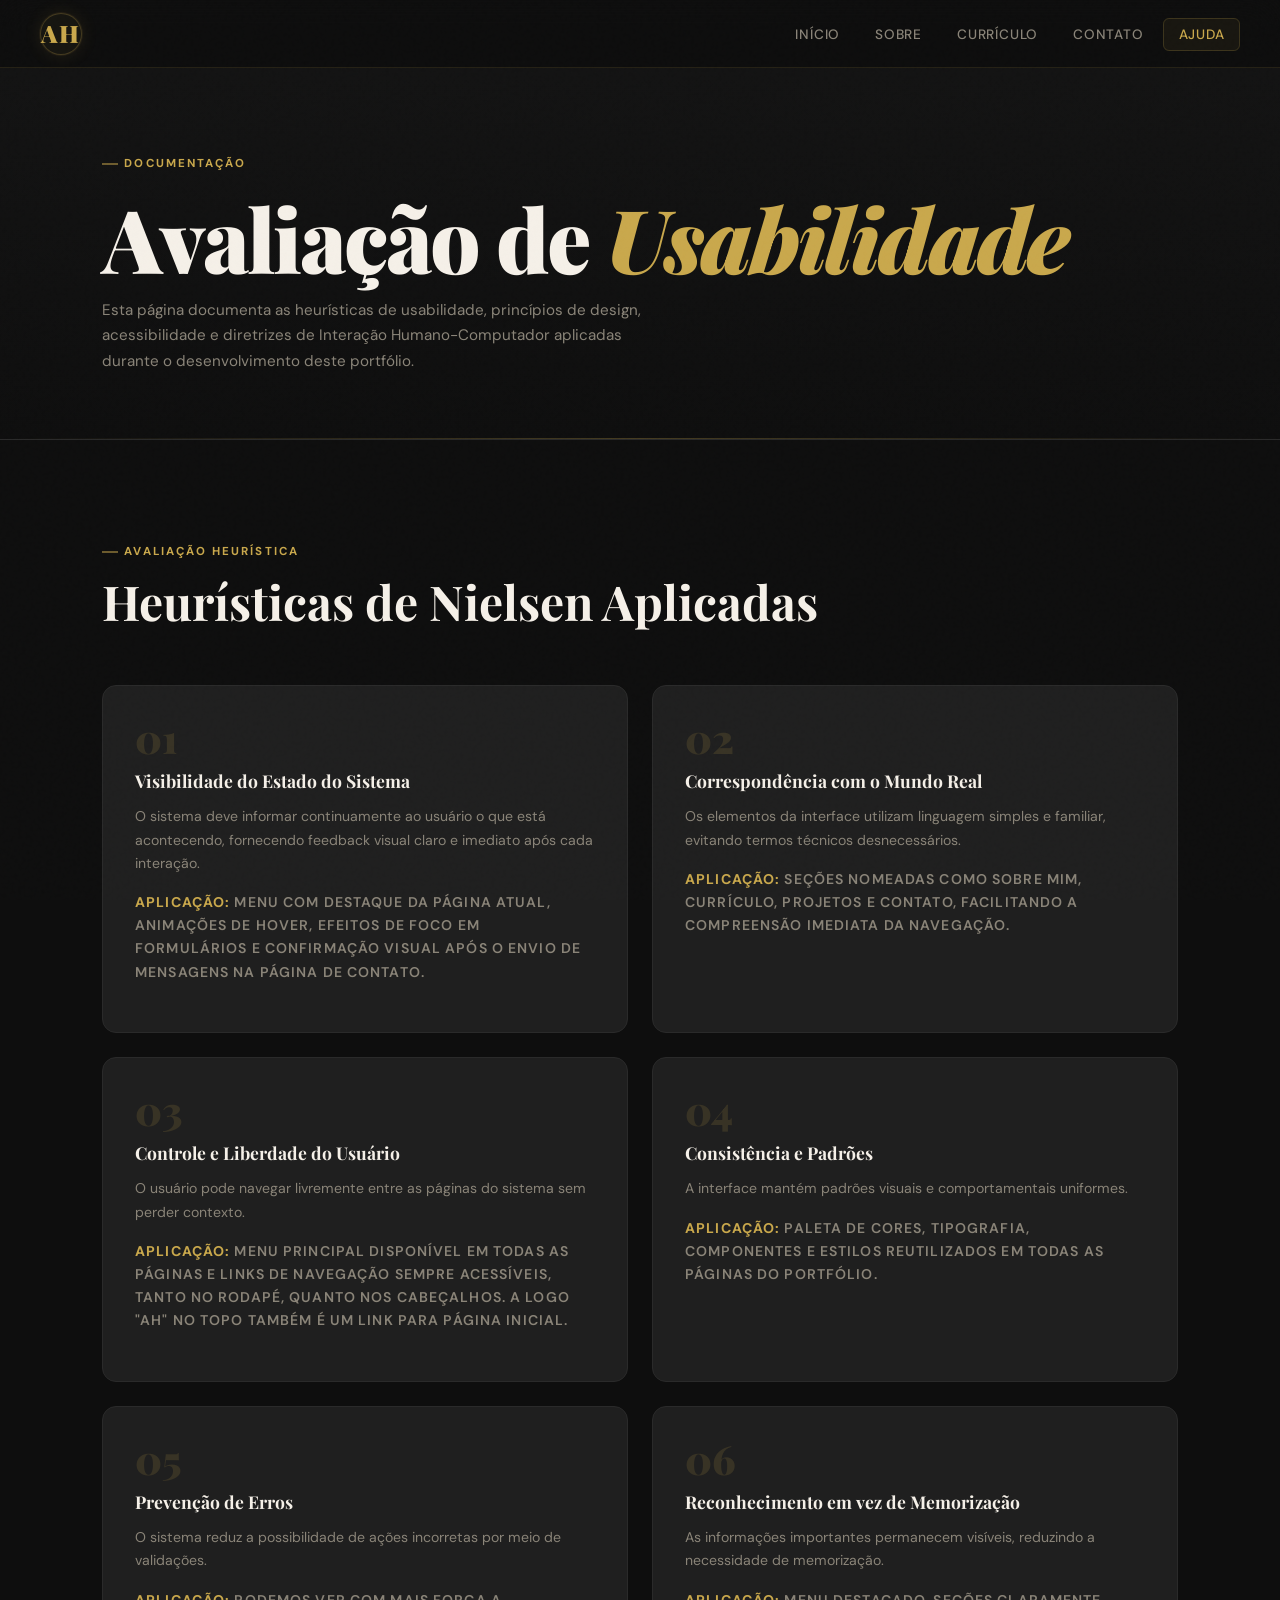
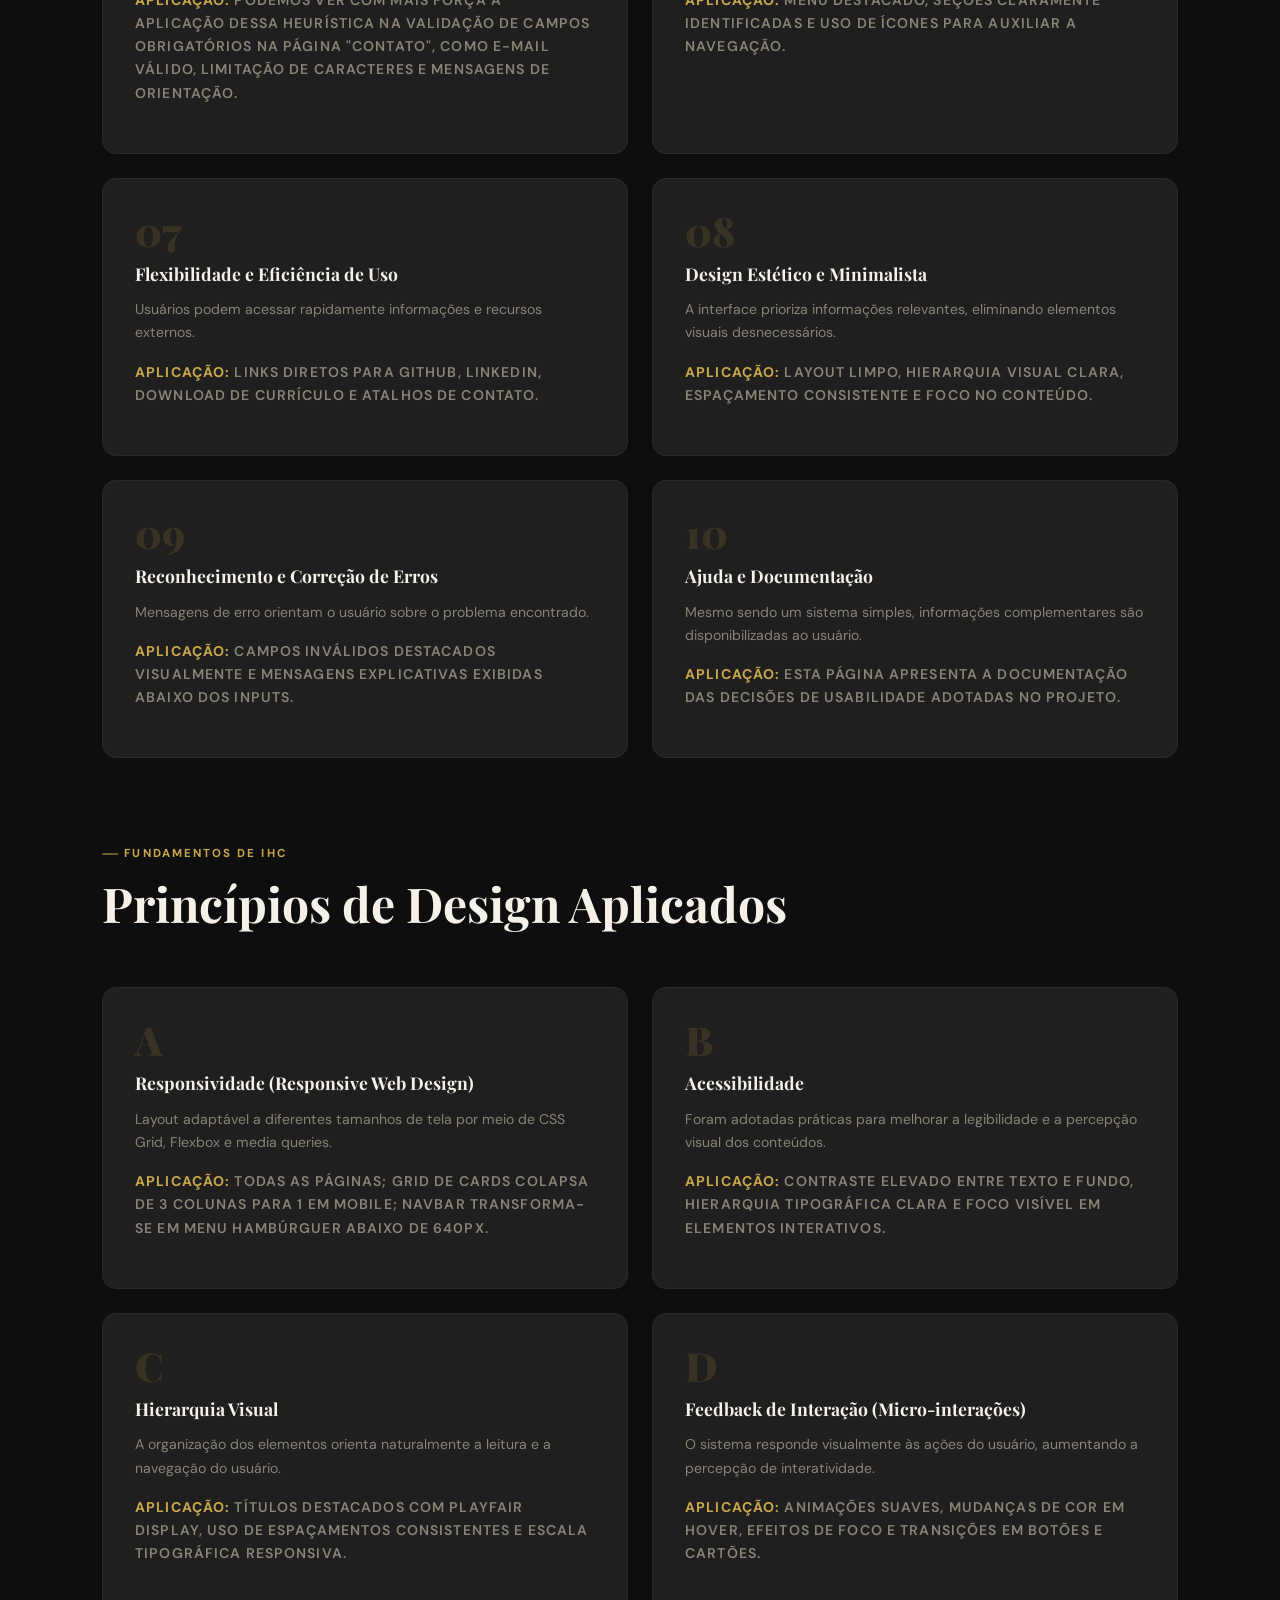
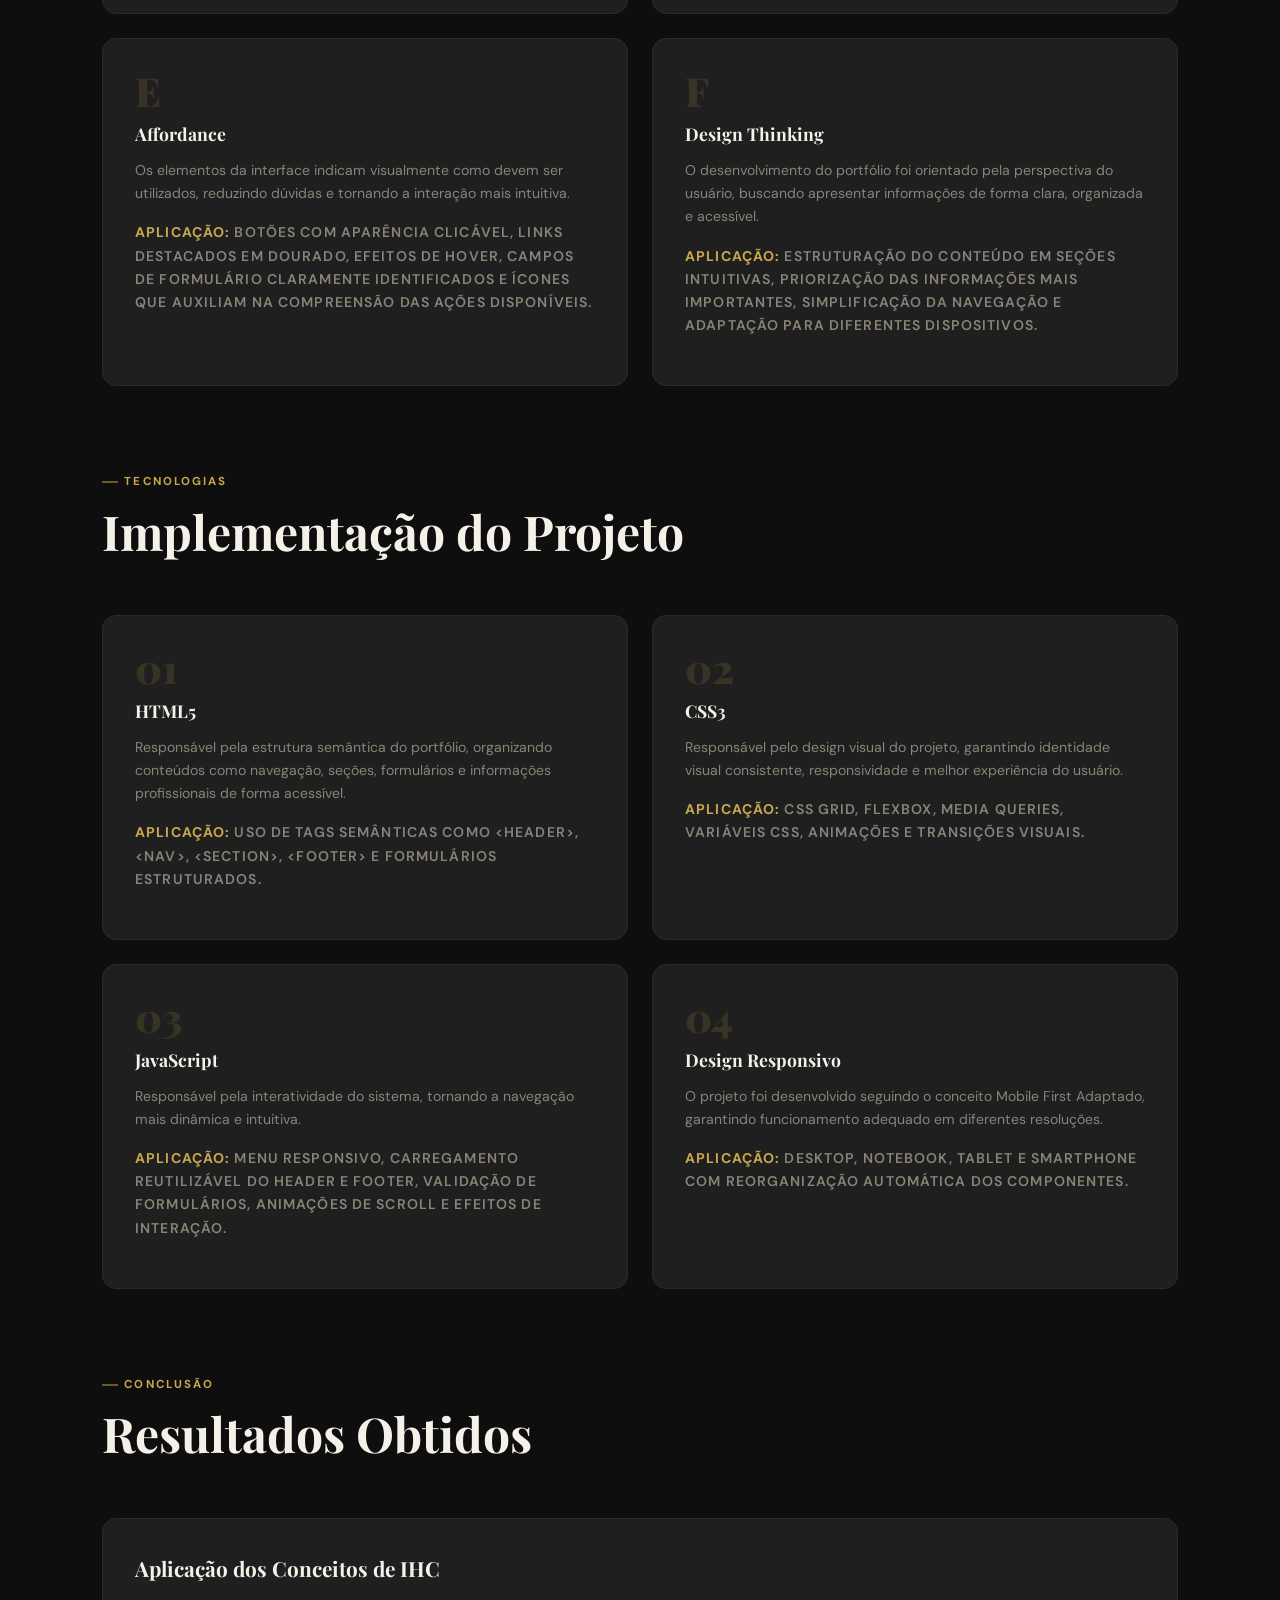
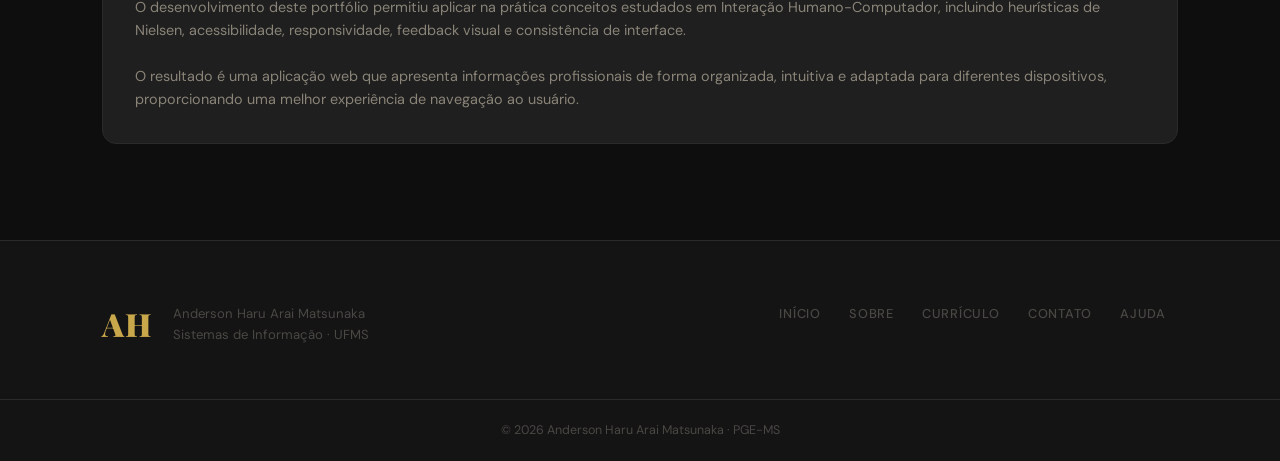
==== commit f30f7337: "Subindo cópia do computador pessoal. Ajuste em ajuda.html ajuda.html ajustada conforme práticas vist" ====
--- a/ajuda.html
+++ b/ajuda.html
@@ -15,9 +15,11 @@
   <section class="page-hero">
     <div class="container">
       <span class="section-tag">Documentação</span>
-      <h1 class="page-title">Heurísticas &amp; <em>Diretrizes</em></h1>
+      <h1 class="page-title">Avaliação de <em>Usabilidade</em></h1>
       <p style="color:var(--text-dim);font-size:0.95rem;margin-top:1rem;max-width:560px;">
-        Descrição e localização de cada heurística de usabilidade, diretriz ou padrão aplicado neste portfólio.
+        Esta página documenta as heurísticas de usabilidade, princípios de design,
+        acessibilidade e diretrizes de Interação Humano-Computador aplicadas durante
+        o desenvolvimento deste portfólio.
       </p>
     </div>
   </section>
@@ -26,99 +28,140 @@
     <div class="container">
 
       <div class="section-header">
-        <span class="section-tag">Nielsen (1994)</span>
-        <h2>10 Heurísticas de Usabilidade</h2>
+        <span class="section-tag">Avaliação Heurística</span>
+        <h2>Heurísticas de Nielsen Aplicadas</h2>
       </div>
 
       <div class="heuristic-grid">
 
         <div class="heuristic-card">
           <div class="heuristic-number">01</div>
-          <h4>Visibilidade do Status do Sistema</h4>
-          <p>O sistema mantém o usuário informado sobre o que está acontecendo, com feedback em tempo adequado.</p>
-          <p class="heuristic-where">
-            <strong>Onde:</strong> Contador de caracteres no formulário de contato; estado de "enviado" após submissão; navbar com link ativo destacado em dourado.
+          <h4>Visibilidade do Estado do Sistema</h4>
+          <p>O sistema deve informar continuamente ao usuário o que está acontecendo,
+            fornecendo feedback visual claro e imediato após cada interação.</p>
+          <p class="heuristic-where">
+            <strong>Aplicação:</strong> Menu com destaque da página atual, animações de hover, efeitos de foco em formulários e confirmação visual após o envio de mensagens na página de contato.
           </p>
         </div>
 
         <div class="heuristic-card">
           <div class="heuristic-number">02</div>
-          <h4>Correspondência entre Sistema e Mundo Real</h4>
-          <p>O sistema fala a linguagem do usuário, com palavras, frases e conceitos familiares.</p>
-          <p class="heuristic-where">
-            <strong>Onde:</strong> Rótulos do formulário em português claro ("Nome completo", "E-mail", "Assunto"); ícones intuitivos nos canais de contato (📱, ✉️); terminologia acessível nas seções.
+          <h4>Correspondência com o Mundo Real</h4>
+          <p>
+          Os elementos da interface utilizam linguagem simples e familiar,
+          evitando termos técnicos desnecessários.
+          </p>
+          <p class="heuristic-where">
+          <strong>Aplicação:</strong>
+          Seções nomeadas como Sobre Mim, Currículo, Projetos e Contato,
+          facilitando a compreensão imediata da navegação.
           </p>
         </div>
 
         <div class="heuristic-card">
           <div class="heuristic-number">03</div>
           <h4>Controle e Liberdade do Usuário</h4>
-          <p>Usuários frequentemente escolhem funções por engano e precisam de uma "saída de emergência" clara.</p>
-          <p class="heuristic-where">
-            <strong>Onde:</strong> Botão "Enviar outra mensagem" na tela de sucesso do formulário; navegação global sempre visível permitindo sair de qualquer página.
+          <p>
+          O usuário pode navegar livremente entre as páginas do sistema sem perder contexto.
+          </p>
+          <p class="heuristic-where">
+          <strong>Aplicação:</strong>
+          Menu principal disponível em todas as páginas e links de navegação
+          sempre acessíveis, tanto no rodapé, quanto nos cabeçalhos. A logo "AH" no topo também é um link para página inicial.
           </p>
         </div>
 
         <div class="heuristic-card">
           <div class="heuristic-number">04</div>
           <h4>Consistência e Padrões</h4>
-          <p>Usuários não devem se perguntar se palavras, situações ou ações diferentes significam a mesma coisa.</p>
-          <p class="heuristic-where">
-            <strong>Onde:</strong> Navbar idêntica em todas as páginas; paleta de cores, tipografia e espaçamentos consistentes via CSS variables; cards com o mesmo padrão visual.
+          <p>
+          A interface mantém padrões visuais e comportamentais uniformes.
+          </p>
+          <p class="heuristic-where">
+          <strong>Aplicação:</strong>
+          Paleta de cores, tipografia, componentes e estilos reutilizados
+          em todas as páginas do portfólio.
           </p>
         </div>
 
         <div class="heuristic-card">
           <div class="heuristic-number">05</div>
           <h4>Prevenção de Erros</h4>
-          <p>Um design cuidadoso evita que problemas ocorram antes de acontecerem.</p>
-          <p class="heuristic-where">
-            <strong>Onde:</strong> Select com opções predefinidas no campo "Assunto"; limite de 500 caracteres na mensagem; placeholder indicativo em todos os campos; validação antes do envio.
+          <p>
+          O sistema reduz a possibilidade de ações incorretas por meio de validações.
+          </p>
+          <p class="heuristic-where">
+          <strong>Aplicação:</strong>
+          Podemos ver com mais força a aplicação dessa heurística na validação de campos obrigatórios na página "Contato", como e-mail válido,
+          limitação de caracteres e mensagens de orientação.
           </p>
         </div>
 
         <div class="heuristic-card">
           <div class="heuristic-number">06</div>
-          <h4>Reconhecimento em vez de Lembrança</h4>
-          <p>Minimize a carga de memória do usuário tornando objetos, ações e opções visíveis.</p>
-          <p class="heuristic-where">
-            <strong>Onde:</strong> Link ativo realçado na navbar; breadcrumb visual de qual página o usuário está; ícones contextuais nas seções de experiência e cursos.
+          <h4>Reconhecimento em vez de Memorização</h4>
+          <p>
+          As informações importantes permanecem visíveis,
+          reduzindo a necessidade de memorização.
+          </p>
+          <p class="heuristic-where">
+          <strong>Aplicação:</strong>
+          Menu destacado, seções claramente identificadas
+          e uso de ícones para auxiliar a navegação.
           </p>
         </div>
 
         <div class="heuristic-card">
           <div class="heuristic-number">07</div>
           <h4>Flexibilidade e Eficiência de Uso</h4>
-          <p>Aceleradores — invisíveis para o usuário novato — permitem que usuários experientes realizem tarefas mais rapidamente.</p>
-          <p class="heuristic-where">
-            <strong>Onde:</strong> Links diretos para GitHub e LinkedIn abrindo em nova aba; botão "Baixar PDF" na página de Currículo; links clicáveis de telefone (tel:) e e-mail (mailto:).
+          <p>
+          Usuários podem acessar rapidamente informações e recursos externos.
+          </p>
+          <p class="heuristic-where">
+          <strong>Aplicação:</strong>
+          Links diretos para GitHub, LinkedIn,
+          download de currículo e atalhos de contato.
           </p>
         </div>
 
         <div class="heuristic-card">
           <div class="heuristic-number">08</div>
-          <h4>Estética e Design Minimalista</h4>
-          <p>Diálogos não devem conter informação irrelevante ou raramente necessária.</p>
-          <p class="heuristic-where">
-            <strong>Onde:</strong> Hero com apenas nome, tagline e dois botões de ação; cards de destaque com texto conciso; ausência de banners, pop-ups ou elementos ornamentais sem função.
+          <h4>Design Estético e Minimalista</h4>
+          <p>
+          A interface prioriza informações relevantes,
+          eliminando elementos visuais desnecessários.
+          </p>
+          <p class="heuristic-where">
+          <strong>Aplicação:</strong>
+          Layout limpo, hierarquia visual clara,
+          espaçamento consistente e foco no conteúdo.
           </p>
         </div>
 
         <div class="heuristic-card">
           <div class="heuristic-number">09</div>
-          <h4>Ajuda ao Usuário para Reconhecer, Diagnosticar e Corrigir Erros</h4>
-          <p>Mensagens de erro devem ser expressas em linguagem simples, indicar o problema e sugerir a solução.</p>
-          <p class="heuristic-where">
-            <strong>Onde:</strong> Mensagens de validação inline no formulário de contato ("Por favor, informe seu nome.", "Informe um e-mail válido."); borda vermelha no campo com erro.
+          <h4>Reconhecimento e Correção de Erros</h4>
+          <p>
+          Mensagens de erro orientam o usuário sobre o problema encontrado.
+          </p>
+          <p class="heuristic-where">
+          <strong>Aplicação:</strong>
+          Campos inválidos destacados visualmente
+          e mensagens explicativas exibidas abaixo dos inputs.
           </p>
         </div>
 
         <div class="heuristic-card">
           <div class="heuristic-number">10</div>
           <h4>Ajuda e Documentação</h4>
-          <p>Embora seja melhor que o sistema possa ser usado sem documentação, pode ser necessário fornecer ajuda.</p>
-          <p class="heuristic-where">
-            <strong>Onde:</strong> Esta própria página de Ajuda, acessível pelo menu em todas as telas, documenta as decisões de design e os padrões de usabilidade adotados.
+          <p>
+          Mesmo sendo um sistema simples,
+          informações complementares são disponibilizadas ao usuário.
+          </p>
+          <p class="heuristic-where">
+          <strong>Aplicação:</strong>
+          Esta página apresenta a documentação das decisões
+          de usabilidade adotadas no projeto.
           </p>
         </div>
 
@@ -126,8 +169,8 @@
 
       <!-- Diretrizes adicionais -->
       <div class="section-header" style="margin-top:5rem;">
-        <span class="section-tag">Diretrizes Adicionais</span>
-        <h2>Padrões e Boas Práticas</h2>
+        <span class="section-tag">Fundamentos de IHC</span>
+        <h2>Princípios de Design Aplicados</h2>
       </div>
 
       <div class="heuristic-grid">
@@ -137,40 +180,179 @@
           <h4>Responsividade (Responsive Web Design)</h4>
           <p>Layout adaptável a diferentes tamanhos de tela por meio de CSS Grid, Flexbox e media queries.</p>
           <p class="heuristic-where">
-            <strong>Onde:</strong> Todas as páginas; grid de cards colapsa de 3 colunas para 1 em mobile; navbar transforma-se em menu hambúrguer abaixo de 640px.
+            <strong>Aplicação:</strong> Todas as páginas; grid de cards colapsa de 3 colunas para 1 em mobile; navbar transforma-se em menu hambúrguer abaixo de 640px.
           </p>
         </div>
 
         <div class="heuristic-card">
           <div class="heuristic-number">B</div>
-          <h4>Contraste e Acessibilidade (WCAG 2.1)</h4>
-          <p>Contraste mínimo de 4.5:1 entre texto e fundo para garantir legibilidade a usuários com baixa visão.</p>
-          <p class="heuristic-where">
-            <strong>Onde:</strong> Texto <code>#e8e2d6</code> sobre fundo <code>#0e0e0e</code> (contraste ~15:1); dourado <code>#c9a84c</code> usado para destaque e ícones, não para texto corrido.
+          <h4>Acessibilidade</h4>
+          <p>Foram adotadas práticas para melhorar a legibilidade e a percepção visual dos conteúdos.</p>
+          <p class="heuristic-where">
+            <strong>Aplicação:</strong> Contraste elevado entre texto e fundo, hierarquia tipográfica clara e foco visível em elementos interativos.
           </p>
         </div>
 
         <div class="heuristic-card">
           <div class="heuristic-number">C</div>
-          <h4>Hierarquia Visual e Tipografia</h4>
-          <p>Uso de escala tipográfica clara para guiar o olhar do usuário das informações mais importantes para as secundárias.</p>
-          <p class="heuristic-where">
-            <strong>Onde:</strong> Playfair Display (serif) para títulos e display; DM Sans para corpo; escala de tamanhos de 0.7rem a 8rem definida com <code>clamp()</code>.
+          <h4>Hierarquia Visual</h4>
+          <p>A organização dos elementos orienta naturalmente a leitura e a navegação do usuário.</p>
+          <p class="heuristic-where">
+            <strong>Aplicação:</strong> Títulos destacados com Playfair Display, uso de espaçamentos consistentes e escala tipográfica responsiva.
           </p>
         </div>
 
         <div class="heuristic-card">
           <div class="heuristic-number">D</div>
           <h4>Feedback de Interação (Micro-interações)</h4>
-          <p>Elementos interativos fornecem resposta visual imediata ao hover, focus e click para confirmar a ação do usuário.</p>
-          <p class="heuristic-where">
-            <strong>Onde:</strong> Botões com elevação e brilho no hover; cards com borda dourada e translação vertical; links da navbar com underline animado; campos com glow dourado no focus.
-          </p>
-        </div>
-
+          <p>O sistema responde visualmente às ações do usuário, aumentando a percepção de interatividade.</p>
+          <p class="heuristic-where">
+            <strong>Aplicação:</strong> Animações suaves, mudanças de cor em hover, efeitos de foco e transições em botões e cartões.
+          </p>
+        </div>
+
+        <div class="heuristic-card">
+          <div class="heuristic-number">E</div>
+          <h4>Affordance</h4>
+          <p>
+            Os elementos da interface indicam visualmente como devem ser utilizados,
+            reduzindo dúvidas e tornando a interação mais intuitiva.
+          </p>
+          <p class="heuristic-where">
+            <strong>Aplicação:</strong>
+            Botões com aparência clicável, links destacados em dourado,
+            efeitos de hover, campos de formulário claramente identificados
+            e ícones que auxiliam na compreensão das ações disponíveis.
+          </p>
+        </div>
+
+        <div class="heuristic-card">
+          <div class="heuristic-number">F</div>
+          <h4>Design Thinking</h4>
+          <p>
+            O desenvolvimento do portfólio foi orientado pela perspectiva do usuário,
+            buscando apresentar informações de forma clara, organizada e acessível.
+          </p>
+          <p class="heuristic-where">
+            <strong>Aplicação:</strong>
+            Estruturação do conteúdo em seções intuitivas,
+            priorização das informações mais importantes,
+            simplificação da navegação e adaptação para diferentes dispositivos.
+          </p>
+        </div>
+
+      </div>
+
+      <!-- Tecnologias Utilizadas -->
+      <div class="section-header" style="margin-top:5rem;">
+        <span class="section-tag">Tecnologias</span>
+        <h2>Implementação do Projeto</h2>
+      </div>
+
+      <div class="heuristic-grid">
+
+        <div class="heuristic-card">
+          <div class="heuristic-number">01</div>
+
+          <h4>HTML5</h4>
+
+          <p>
+            Responsável pela estrutura semântica do portfólio,
+            organizando conteúdos como navegação, seções, formulários
+            e informações profissionais de forma acessível.
+          </p>
+
+          <p class="heuristic-where">
+            <strong>Aplicação:</strong>
+            Uso de tags semânticas como
+            &lt;header&gt;, &lt;nav&gt;, &lt;section&gt;,
+            &lt;footer&gt; e formulários estruturados.
+          </p>
+        </div>
+
+        <div class="heuristic-card">
+          <div class="heuristic-number">02</div>
+
+          <h4>CSS3</h4>
+
+          <p>
+            Responsável pelo design visual do projeto,
+            garantindo identidade visual consistente,
+            responsividade e melhor experiência do usuário.
+          </p>
+
+          <p class="heuristic-where">
+            <strong>Aplicação:</strong>
+            CSS Grid, Flexbox, Media Queries,
+            variáveis CSS, animações e transições visuais.
+          </p>
+        </div>
+
+        <div class="heuristic-card">
+          <div class="heuristic-number">03</div>
+
+          <h4>JavaScript</h4>
+
+          <p>
+            Responsável pela interatividade do sistema,
+            tornando a navegação mais dinâmica e intuitiva.
+          </p>
+
+          <p class="heuristic-where">
+            <strong>Aplicação:</strong>
+            Menu responsivo, carregamento reutilizável do
+            header e footer, validação de formulários,
+            animações de scroll e efeitos de interação.
+          </p>
+        </div>
+
+        <div class="heuristic-card">
+          <div class="heuristic-number">04</div>
+
+          <h4>Design Responsivo</h4>
+
+          <p>
+            O projeto foi desenvolvido seguindo o conceito
+            Mobile First Adaptado, garantindo funcionamento
+            adequado em diferentes resoluções.
+          </p>
+
+          <p class="heuristic-where">
+            <strong>Aplicação:</strong>
+            Desktop, notebook, tablet e smartphone com
+            reorganização automática dos componentes.
+          </p>
+        </div>
+
+      </div>
+
+      <!-- Conclusão -->
+      <div class="section-header" style="margin-top:5rem;">
+        <span class="section-tag">Conclusão</span>
+        <h2>Resultados Obtidos</h2>
+      </div>
+
+      <div class="card">
+        <h3>Aplicação dos Conceitos de IHC</h3>
+
+        <p>
+          O desenvolvimento deste portfólio permitiu aplicar na prática
+          conceitos estudados em Interação Humano-Computador,
+          incluindo heurísticas de Nielsen, acessibilidade,
+          responsividade, feedback visual e consistência de interface.
+        </p>
+
+        <p><br>
+          O resultado é uma aplicação web que apresenta informações
+          profissionais de forma organizada, intuitiva e adaptada
+          para diferentes dispositivos, proporcionando uma melhor
+          experiência de navegação ao usuário.
+        </p>
       </div>
 
     </div>
+
+  
   </section>
 
   <div id="footer"></div>
--- a/style.css
+++ b/style.css
@@ -149,18 +149,125 @@
   background: rgba(201,168,76,0.06);
 }
 
+.nav-logo a {
+  display: flex;
+  align-items: center;
+  justify-content: center;
+
+  width: 42px;
+  height: 42px;
+
+  border-radius: 50%;
+
+  border: 1px solid rgba(201,168,76,0.25);
+
+  background: rgba(201,168,76,0.05);
+
+  box-shadow:
+  0 0 0 1px rgba(201,168,76,0.08),
+  0 0 18px rgba(201,168,76,0.12);
+}
+
 .hamburger {
   display: none;
-  background: none;
-  border: 1px solid var(--border);
-  color: var(--text);
-  font-size: 1.2rem;
-  padding: 0.35rem 0.7rem;
-  border-radius: var(--radius);
+  align-items: center;
+  justify-content: center;
+
+  width: 46px;
+  height: 46px;
+
+  background: rgba(255,255,255,0.04);
+  border: 1px solid rgba(201,168,76,0.15);
+
+  color: var(--gold);
+
+  border-radius: 12px;
   cursor: pointer;
-  transition: all var(--transition);
-}
-.hamburger:hover { border-color: var(--gold); color: var(--gold); }
+
+  transition: all .3s ease;
+}
+
+.hamburger:hover {
+  background: rgba(201,168,76,0.08);
+  border-color: var(--gold);
+  transform: translateY(-2px);
+}
+
+/* RESPONSIVIDADE */
+@media (max-width: 768px) {
+
+  .navbar {
+    padding: 0 1.2rem;
+    height: 72px;
+  }
+
+  .nav-logo {
+    font-size: 1.7rem;
+  }
+
+  .hamburger {
+    display: flex;
+  }
+
+  .nav-links {
+    position: fixed;
+    z-index: 1100;
+
+    top: 85px;
+    left: 1rem;
+    right: 1rem;
+
+    flex-direction: column;
+    gap: 0.75rem;
+
+    padding: 1rem;
+
+    background: rgba(18,18,18,0.95);
+    backdrop-filter: blur(20px);
+
+    border: 1px solid rgba(201,168,76,0.15);
+    border-radius: 18px;
+
+    box-shadow:
+      0 10px 40px rgba(0,0,0,0.4);
+
+    opacity: 0;
+    visibility: hidden;
+    transform: translateY(-15px);
+
+    transition: all .35s ease;
+  }
+
+  .nav-links.open {
+    opacity: 1;
+    visibility: visible;
+    transform: translateY(0);
+  }
+
+  .nav-links li {
+    width: 100%;
+  }
+
+  .nav-links a {
+    width: 100%;
+    display: block;
+
+    text-align: center;
+
+    padding: 1rem;
+
+    border-radius: 12px;
+
+    font-size: 0.9rem;
+
+    background: rgba(255,255,255,0.02);
+  }
+
+  .nav-links a:hover {
+    background: rgba(201,168,76,0.08);
+  }
+
+}
 
 /* =============================================
    BUTTONS
@@ -398,7 +505,7 @@
   grid-template-rows: auto auto;
   gap: 1.25rem;
 }
-.card-lg { grid-column: span 3; display: grid; grid-template-columns: 1fr 2fr 1fr; align-items: center; gap: 2rem; }
+.card-lg { grid-column: span 3; grid-template-columns: 1fr 2fr 1fr; align-items: center; gap: 2rem; }
 
 .card {
   background: var(--surface);
@@ -586,7 +693,22 @@
   letter-spacing: 0.05em;
   position: relative;
   z-index: 1;
-}
+
+  overflow: hidden;
+}
+
+.profile-photo {
+  width: 100%;
+  height: 100%;
+
+  object-fit: cover;
+  object-position: center 15%;
+
+  border-radius: var(--radius-lg);
+
+  display: block;
+}
+
 .photo-deco {
   position: absolute;
   bottom: -12px; right: -12px;
@@ -645,6 +767,81 @@
   cursor: default;
 }
 .interest-chip:hover { border-color: var(--gold); color: var(--gold); background: rgba(201,168,76,0.07); }
+
+@media (max-width: 768px) {
+
+  .about-grid {
+    grid-template-columns: 1fr;
+    gap: 3rem;
+  }
+
+  .about-photo-col {
+    display: flex;
+    flex-direction: column;
+    align-items: center;
+  }
+
+  .photo-frame {
+    width: min(80vw, 320px);
+    margin: 0 auto 2rem;
+  }
+
+  .photo-placeholder {
+    width: 100%;
+    aspect-ratio: 4 / 5;
+    overflow: hidden;
+  }
+
+  .photo-deco {
+    bottom: -10px;
+    right: -10px;
+  }
+
+  .profile-photo {
+    width: 100%;
+    height: 100%;
+    object-fit: cover;
+    object-position: center 15%;
+  }
+}
+
+
+/* =============================================
+   ABOUT RESPONSIVO
+   ============================================= */
+@media (max-width: 768px) {
+
+  .about-grid {
+    grid-template-columns: 1fr;
+    gap: 3rem;
+  }
+
+  .about-photo-col {
+    width: 100%;
+    text-align: center;
+  }
+
+  .photo-frame {
+    width: 240px;
+    margin: 0 auto 2rem;
+  }
+
+  .photo-placeholder {
+    width: 240px;
+    height: 280px;
+  }
+
+  .about-quick-info {
+    width: 100%;
+    max-width: 100%;
+  }
+
+  .qi-item {
+    padding: 0.9rem 0;
+  }
+
+}
+
 
 /* ---------- Skills ---------- */
 .skills-section { background: var(--bg2); border-top: 1px solid var(--border); }
@@ -1022,7 +1219,22 @@
   color: rgba(201,168,76,0.15);
   line-height: 1;
   margin-bottom: 0.5rem;
-}
+
+  transition:
+    color .3s ease,
+    transform .3s ease,
+    text-shadow .3s ease;
+}
+
+/* Destaque ao passar o mouse no card */
+.heuristic-card:hover .heuristic-number {
+  color: var(--gold);
+  transform: translateX(8px);
+
+  text-shadow:
+    0 0 15px rgba(201,168,76,0.4);
+}
+
 .heuristic-card h4 {
   font-family: var(--font-display);
   font-size: 1.1rem;
@@ -1093,6 +1305,56 @@
 .footer-bottom p { font-size: 0.78rem; color: var(--text-mute); }
 
 /* =============================================
+   FOOTER RESPONSIVO
+   ============================================= */
+
+@media (max-width: 768px) {
+
+  .footer {
+    padding-top: 2.5rem;
+  }
+
+  .footer-inner {
+    flex-direction: column;
+    align-items: center;
+    text-align: center;
+    gap: 2rem;
+    padding-bottom: 2rem;
+  }
+
+  .footer-left {
+    flex-direction: column;
+    gap: 0.75rem;
+  }
+
+  .footer-logo {
+    font-size: 2.2rem;
+  }
+
+  .footer-left p {
+    font-size: 0.9rem;
+  }
+
+  .footer-links {
+    justify-content: center;
+    gap: 0.5rem;
+  }
+
+  .footer-links a {
+    padding: 0.55rem 0.8rem;
+  }
+
+  .footer-bottom {
+    padding: 1rem;
+  }
+
+  .footer-bottom p {
+    font-size: 0.75rem;
+    line-height: 1.6;
+  }
+}
+
+/* =============================================
    ANIMATIONS
    ============================================= */
 @keyframes fadeUp {
